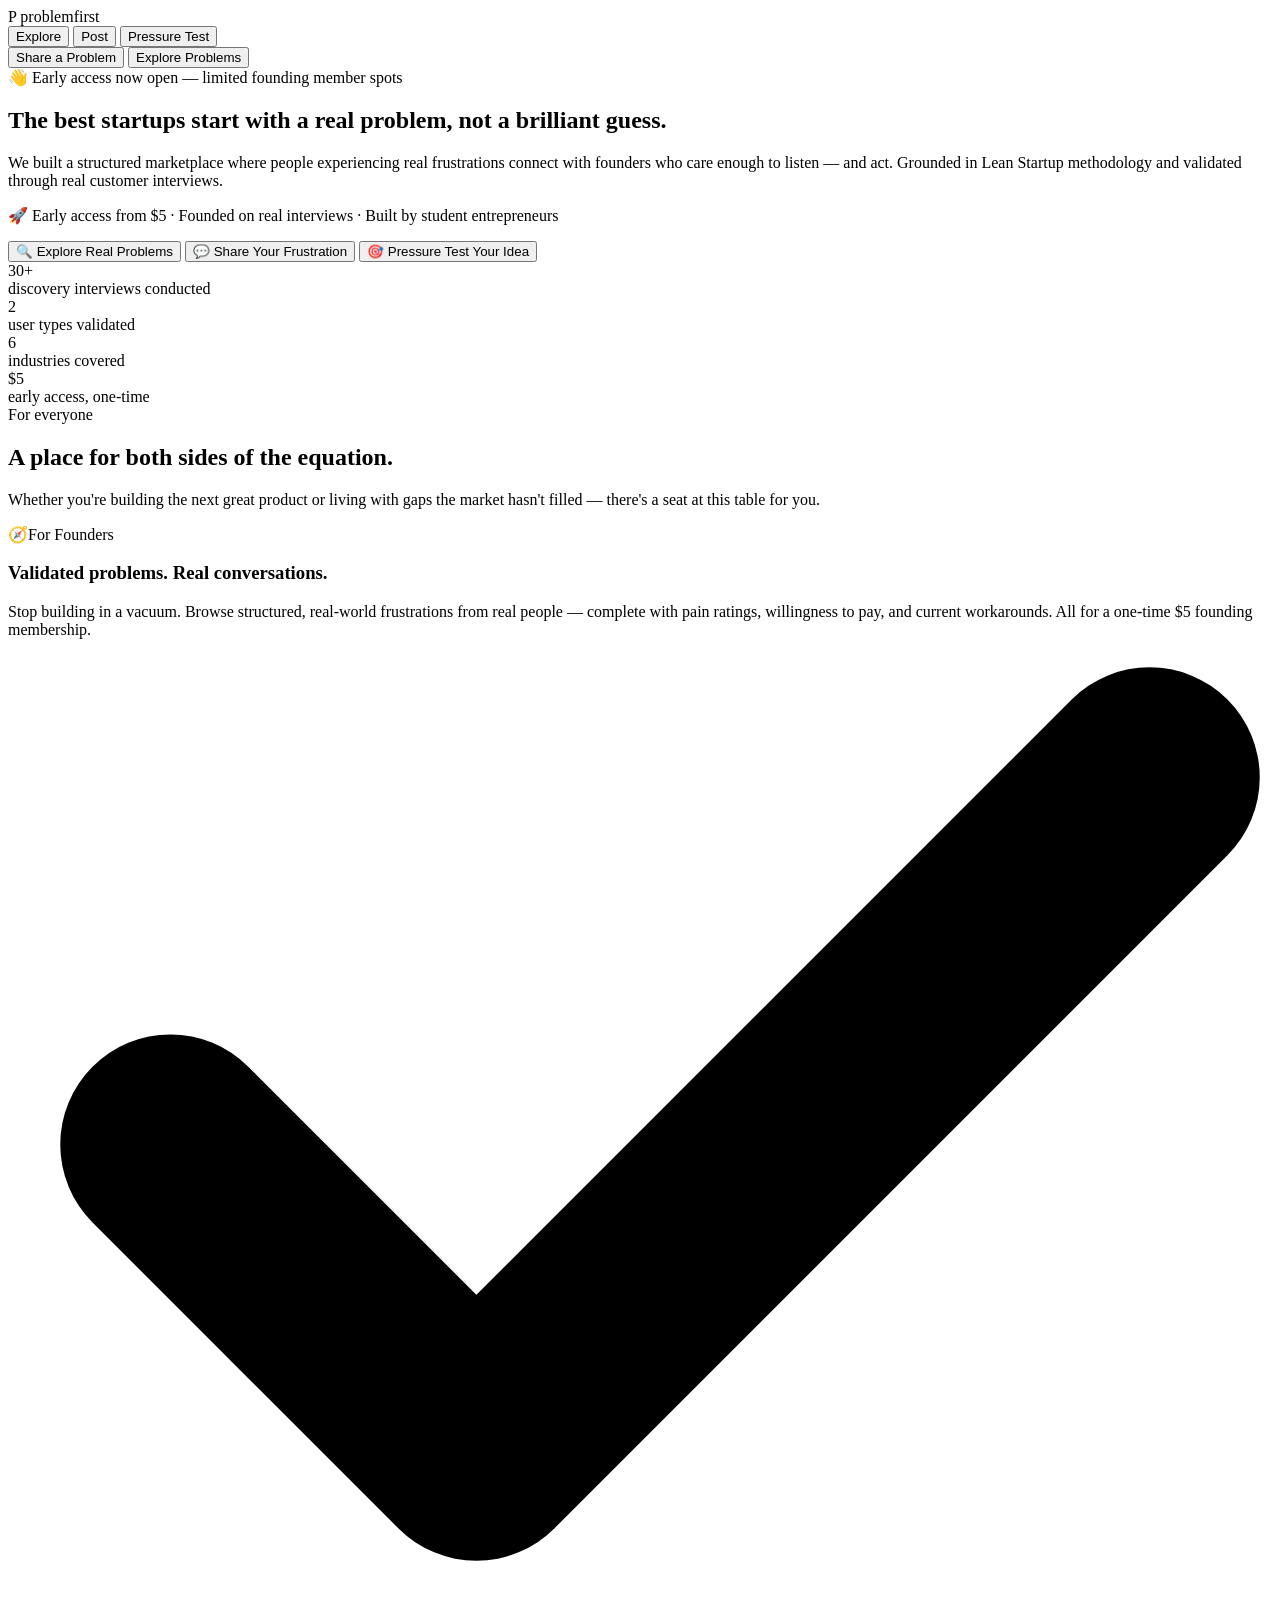
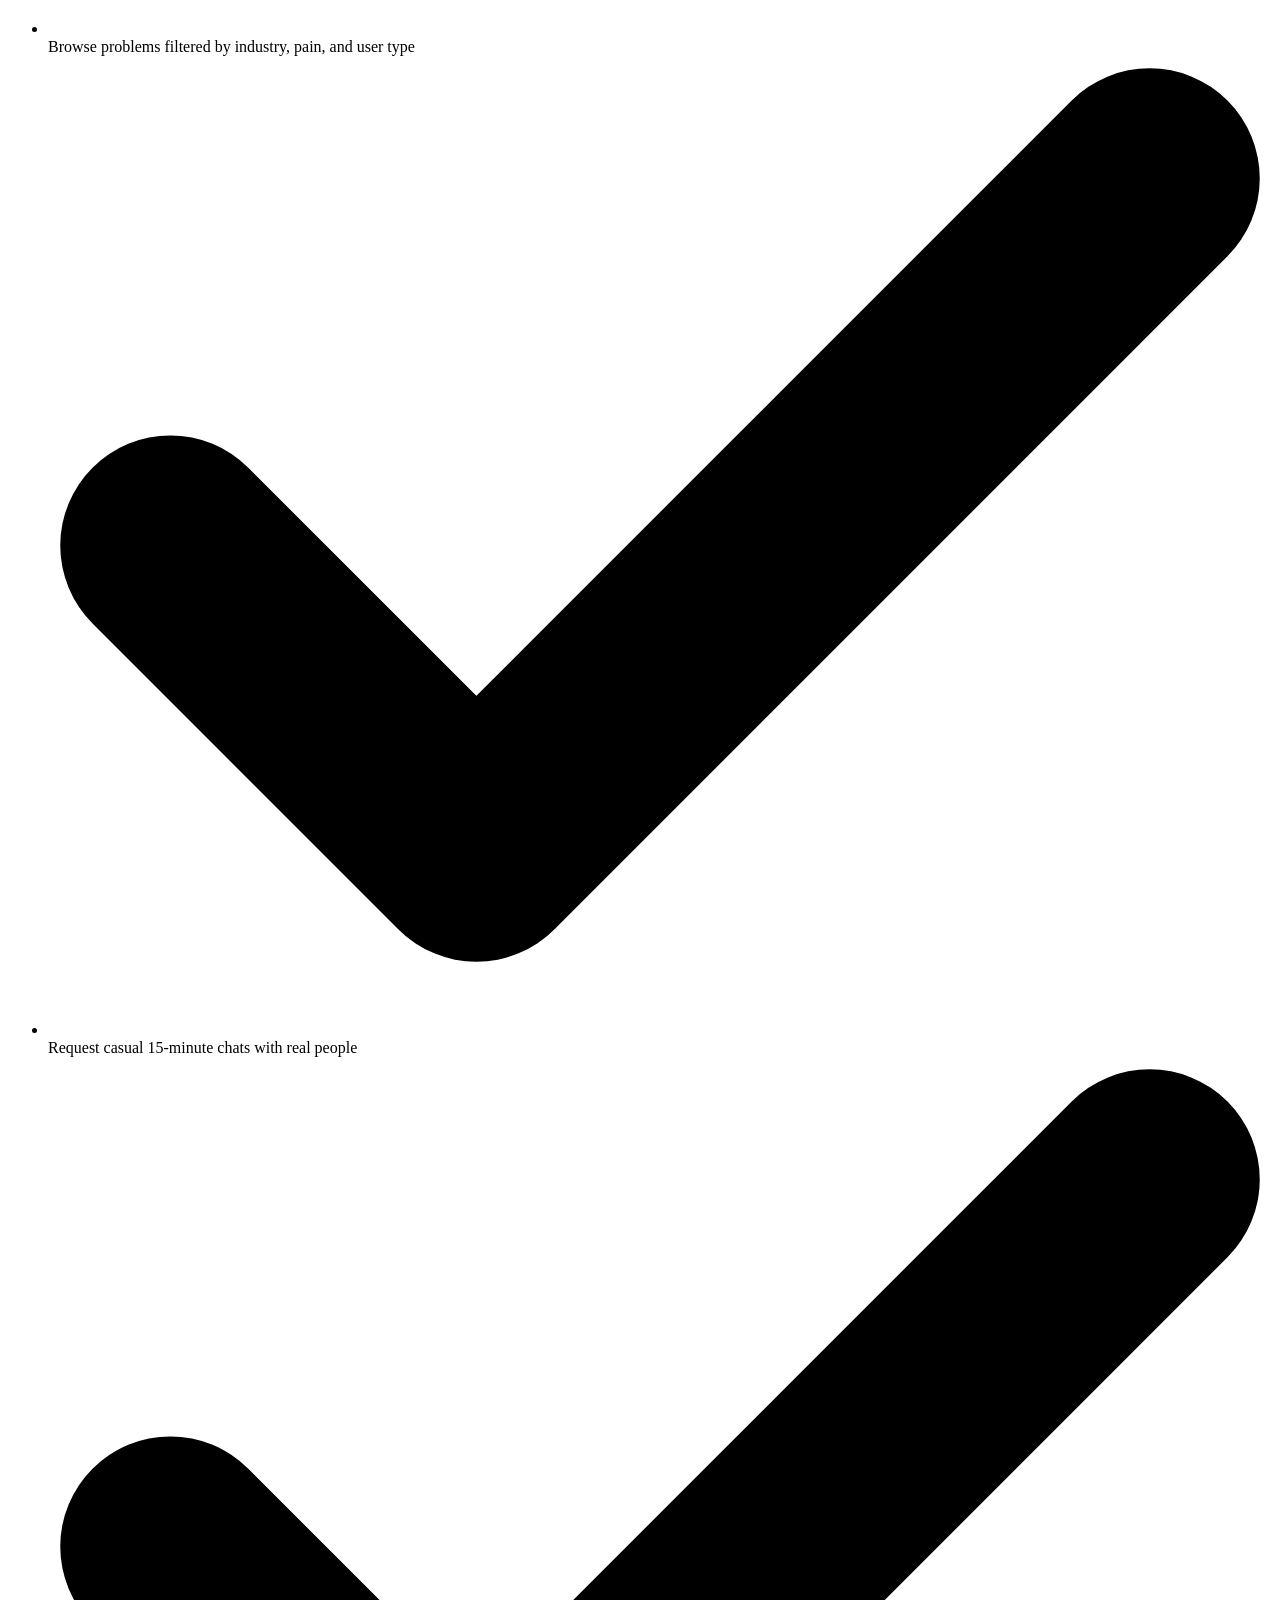
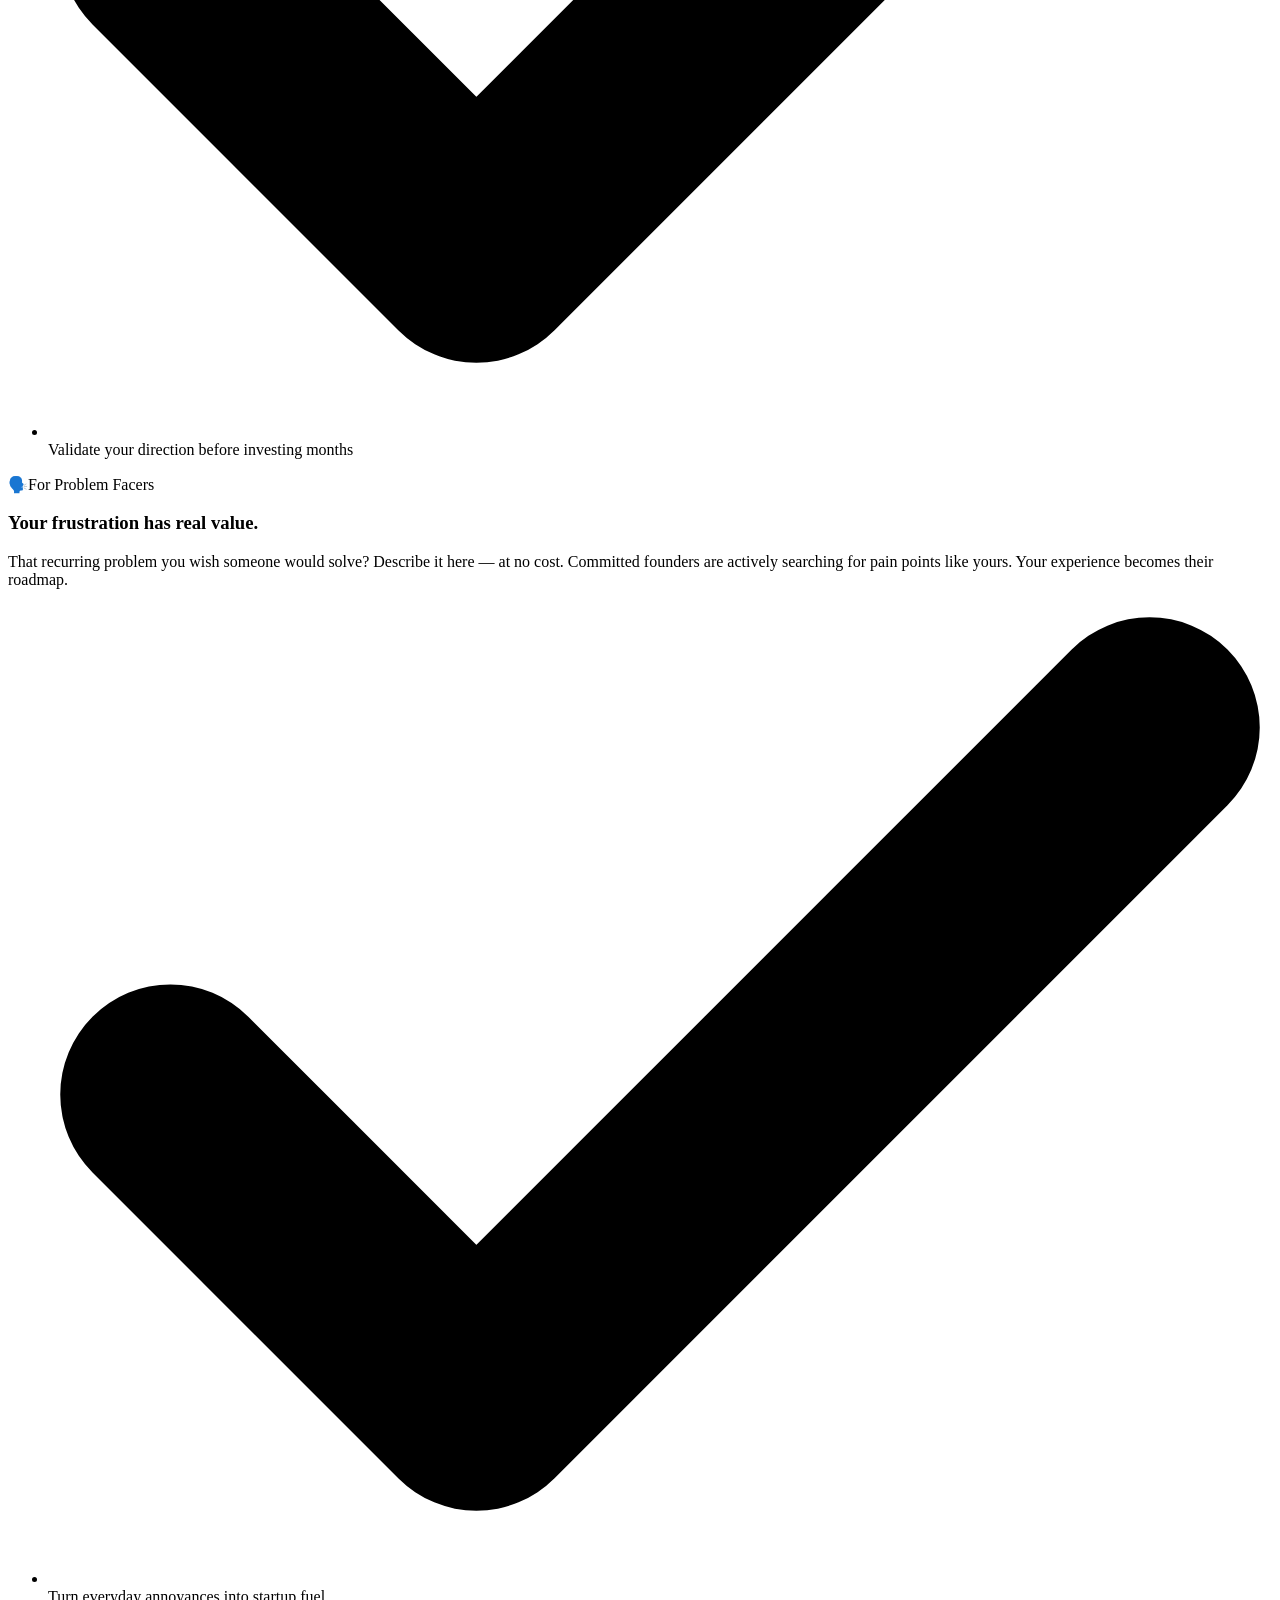
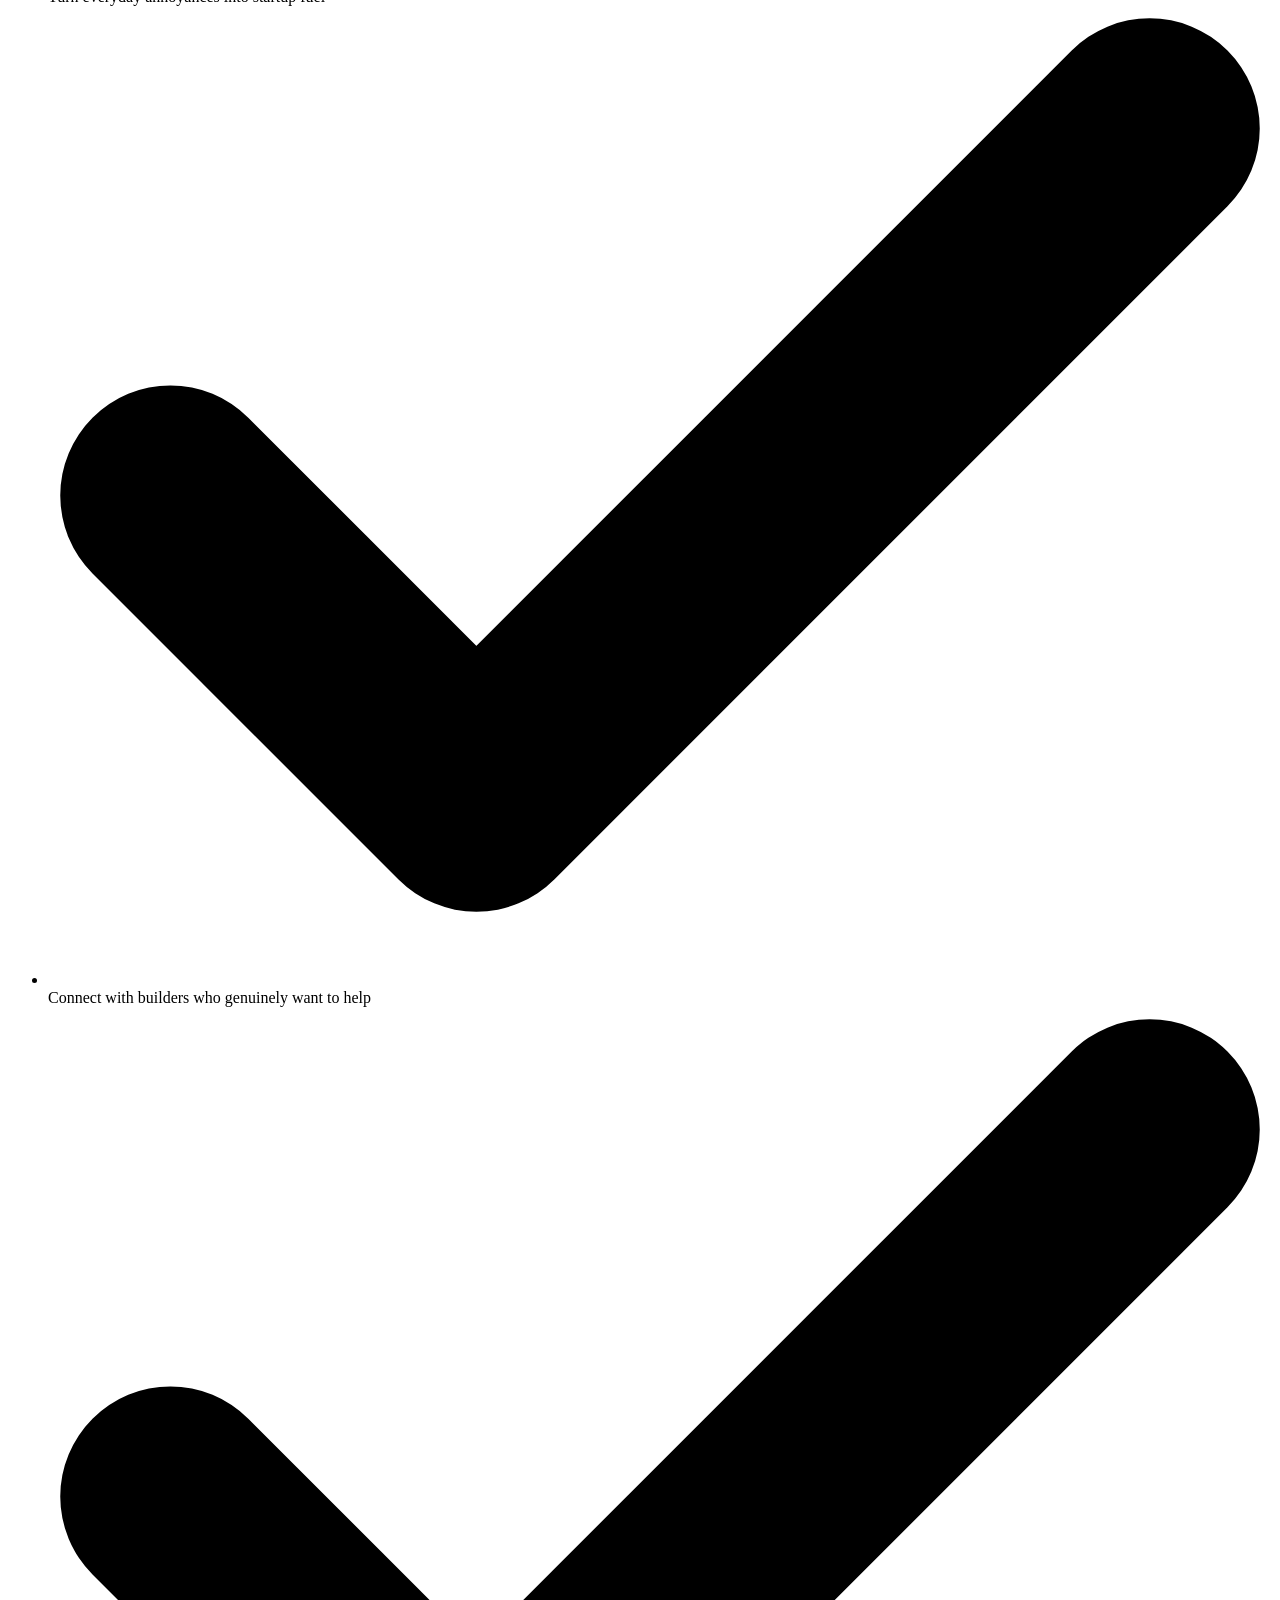
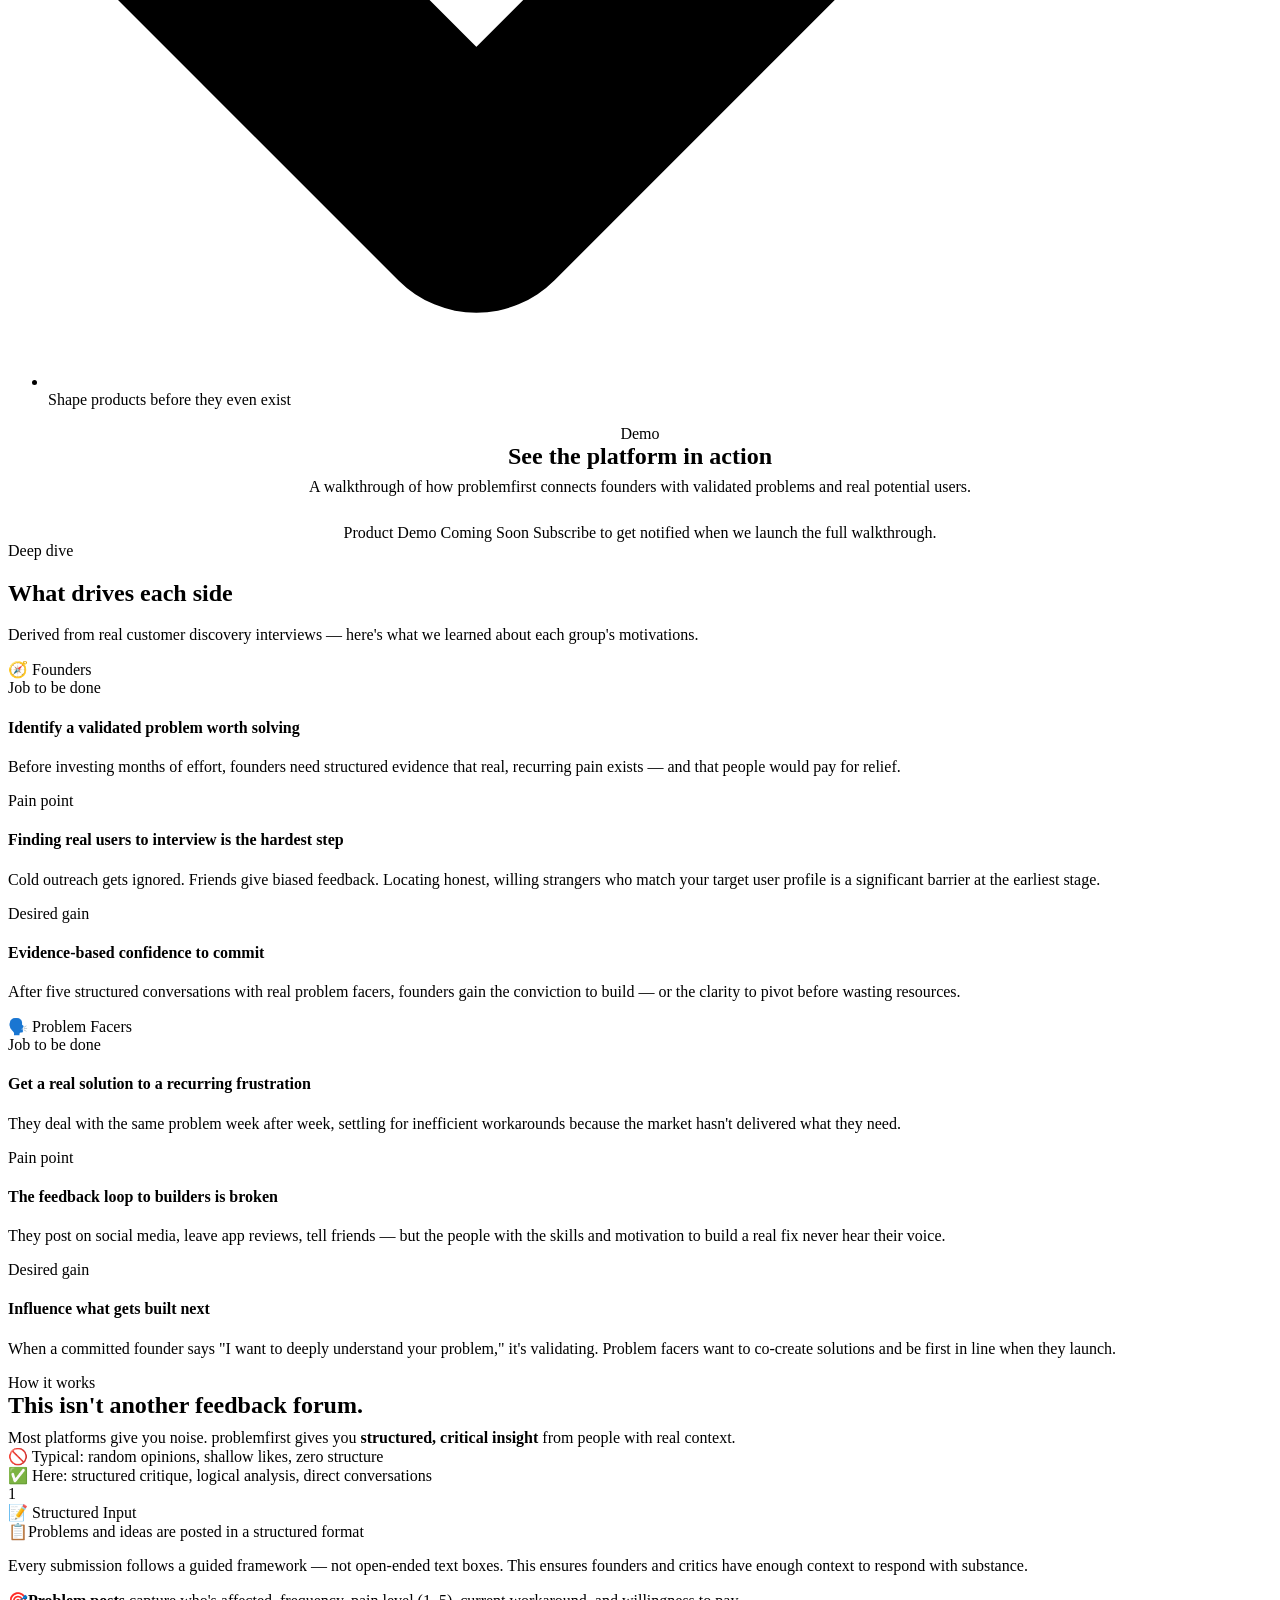
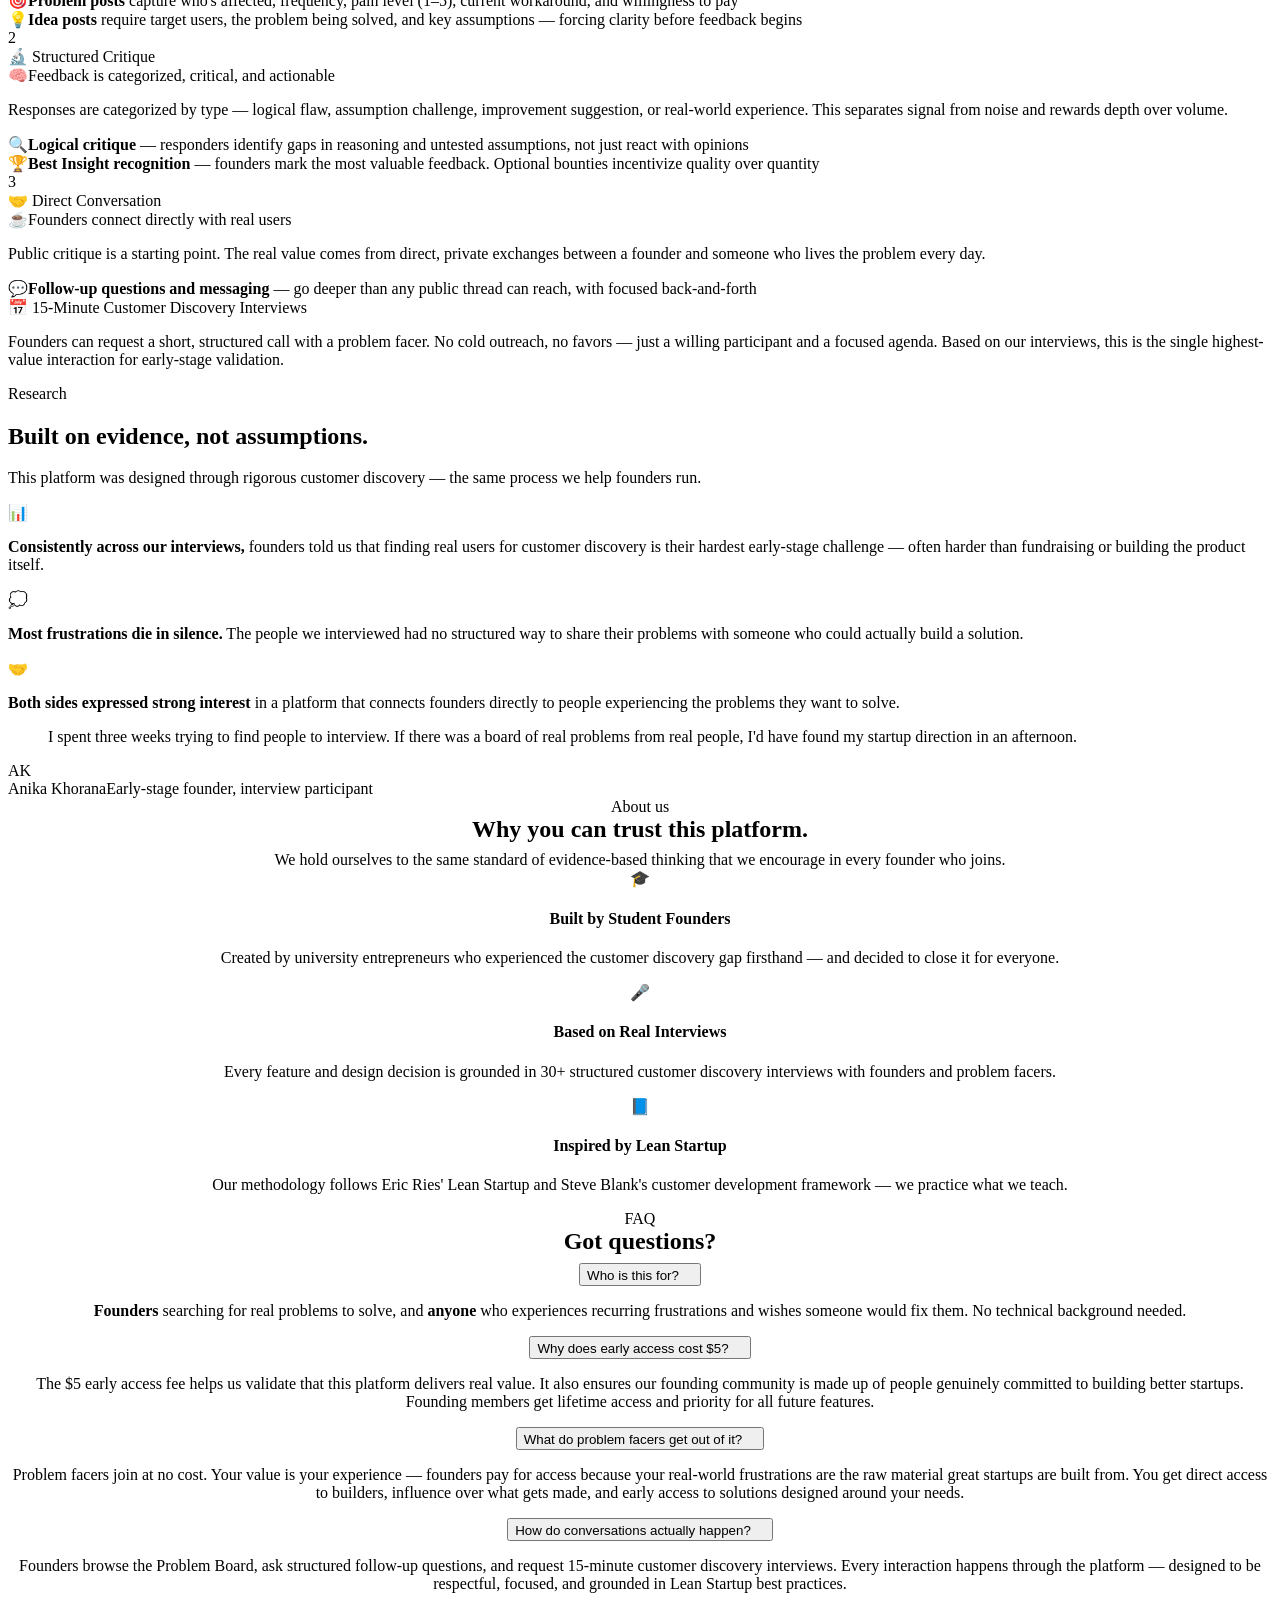
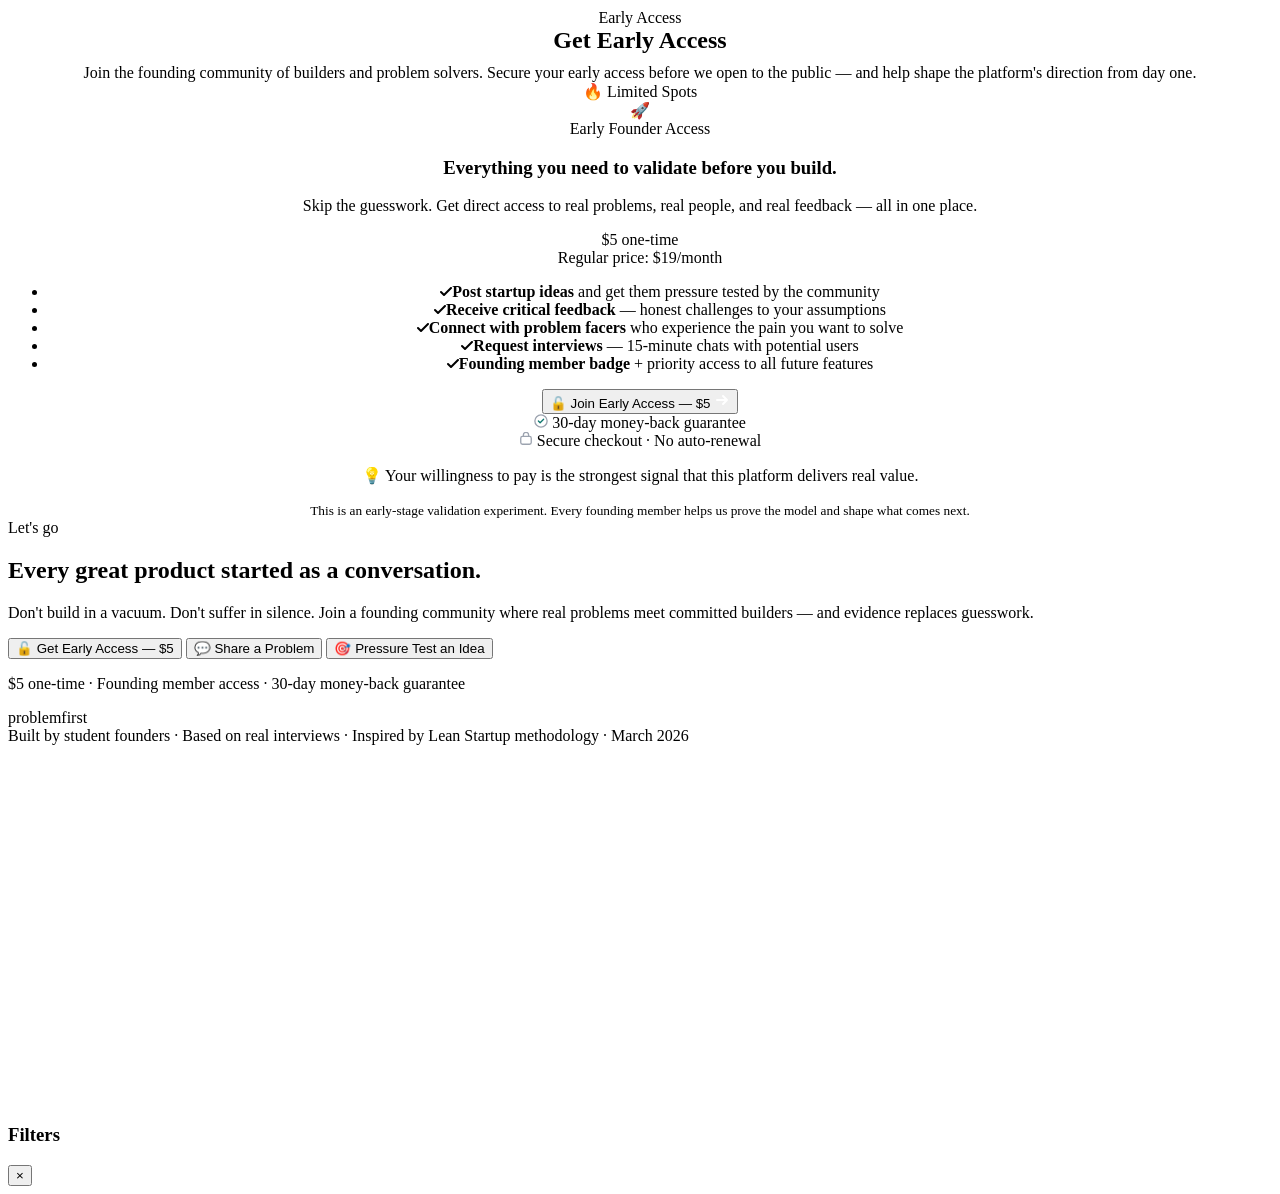
==== index.html @ 55e71d7f "Add files via upload" ====
<!DOCTYPE html>
<html lang="en">
<head>
  <meta charset="UTF-8">
  <meta name="viewport" content="width=device-width, initial-scale=1.0">
  <title>problemfirst — Start with a real problem, not just an idea.</title>

  <!-- SEO Meta -->
  <meta name="description" content="A marketplace connecting founders with people who experience real problems. Discover pain points, validate demand, and talk to future users before building.">
  <meta name="keywords" content="startup, customer discovery, problem validation, founders, MVP, lean startup">
  <meta name="author" content="problemfirst">

  <!-- Open Graph -->
  <meta property="og:title" content="problemfirst — Start with a real problem, not just an idea.">
  <meta property="og:description" content="Connect founders with people experiencing real problems. Validate before you build.">
  <meta property="og:type" content="website">
  <meta property="og:url" content="https://yourusername.github.io/problemfirst/">
  <meta property="og:image" content="assets/images/og-image.svg">

  <!-- Twitter Card -->
  <meta name="twitter:card" content="summary_large_image">
  <meta name="twitter:title" content="problemfirst — Start with a real problem, not just an idea.">
  <meta name="twitter:description" content="Connect founders with people experiencing real problems.">

  <!-- Favicon -->
  <link rel="icon" type="image/svg+xml" href="assets/images/favicon.svg">

  <!-- Fonts -->
  <link rel="preconnect" href="https://fonts.googleapis.com">
  <link rel="preconnect" href="https://fonts.gstatic.com" crossorigin>
  <link href="https://fonts.googleapis.com/css2?family=Fraunces:ital,opsz,wght@0,9..144,400;0,9..144,500;0,9..144,600;0,9..144,700;0,9..144,800;0,9..144,900;1,9..144,400;1,9..144,700&family=DM+Sans:wght@400;500;600;700;800&display=swap" rel="stylesheet">

  <!-- Stylesheet -->
  <link rel="stylesheet" href="assets/css/style.css">
</head>
<body>

<!-- NAV -->
<nav class="topnav">
  <div class="topnav-inner">
    <div class="logo" onclick="go('landing')">
      <span class="logo-mark">P</span>
      <span class="logo-text">problem<span>first</span></span>
    </div>
    <div class="nav-links">
      <button class="nav-link" data-nav="board" onclick="go('board')">Explore</button>
      <button class="nav-link" data-nav="post" onclick="go('post')">Post</button>
      <button class="nav-link" data-nav="pressuretest" onclick="go('pressuretest')">Pressure Test</button>
    </div>
    <div class="nav-cta">
      <button class="btn btn-ghost btn-sm" onclick="go('post')">Share a Problem</button>
      <button class="btn btn-teal btn-sm" onclick="go('board')">Explore Problems</button>
    </div>
  </div>
</nav>


<!-- ═══ PAGE 1: LANDING ═══ -->
<div id="page-landing" class="page active">

  <section class="hero">
    <div class="hero-bg"><div class="hero-blob b1"></div><div class="hero-blob b2"></div><div class="hero-blob b3"></div></div>
    <div class="container">
      <div class="hero-eyebrow reveal"><span class="hero-wave">👋</span> Early access now open — limited founding member spots</div>
      <h1 class="hero-h1 reveal reveal-d1">
        The best startups start with a <span class="highlight">real problem</span>, not a <span class="highlight-coral">brilliant guess.</span>
      </h1>
      <p class="hero-sub reveal reveal-d2">We built a structured marketplace where people experiencing real frustrations connect with founders who care enough to listen — and act. Grounded in Lean Startup methodology and validated through real customer interviews.</p>
      <p class="hero-micro reveal reveal-d2">🚀 Early access from $5 · Founded on real interviews · Built by student entrepreneurs</p>
      <div class="hero-ctas reveal reveal-d3">
        <button class="btn btn-teal btn-lg" onclick="go('board')">🔍 Explore Real Problems</button>
        <button class="btn btn-coral btn-lg" onclick="go('post')">💬 Share Your Frustration</button>
        <button class="btn btn-ghost btn-lg" onclick="go('pressuretest')">🎯 Pressure Test Your Idea</button>
      </div>
      <div class="hero-stats reveal reveal-d4">
        <div><div class="stat-n">30+</div><div class="stat-l">discovery interviews conducted</div></div>
        <div><div class="stat-n">2</div><div class="stat-l">user types validated</div></div>
        <div><div class="stat-n">6</div><div class="stat-l">industries covered</div></div>
        <div><div class="stat-n">$5</div><div class="stat-l">early access, one-time</div></div>
      </div>
    </div>
  </section>

  <section class="vp-section">
    <div class="container">
      <div class="reveal"><span class="section-label"><span class="dot"></span> For everyone</span><h2 class="section-heading">A place for both sides of the equation.</h2><p class="section-sub">Whether you're building the next great product or living with gaps the market hasn't filled — there's a seat at this table for you.</p></div>
      <div class="vp-grid">
        <div class="card vp-card founder reveal reveal-d1">
          <span class="vp-emoji">🧭</span><span class="vp-role">For Founders</span>
          <h3>Validated problems. Real conversations.</h3>
          <p>Stop building in a vacuum. Browse structured, real-world frustrations from real people — complete with pain ratings, willingness to pay, and current workarounds. All for a one-time $5 founding membership.</p>
          <ul class="vp-list">
            <li><span class="vp-chk"><svg class="chk-svg" viewBox="0 0 10 8" fill="none"><path d="M1 4l2.5 2.5L9 1" stroke="currentColor" stroke-width="1.8" stroke-linecap="round" stroke-linejoin="round"/></svg></span>Browse problems filtered by industry, pain, and user type</li>
            <li><span class="vp-chk"><svg class="chk-svg" viewBox="0 0 10 8" fill="none"><path d="M1 4l2.5 2.5L9 1" stroke="currentColor" stroke-width="1.8" stroke-linecap="round" stroke-linejoin="round"/></svg></span>Request casual 15-minute chats with real people</li>
            <li><span class="vp-chk"><svg class="chk-svg" viewBox="0 0 10 8" fill="none"><path d="M1 4l2.5 2.5L9 1" stroke="currentColor" stroke-width="1.8" stroke-linecap="round" stroke-linejoin="round"/></svg></span>Validate your direction before investing months</li>
          </ul>
        </div>
        <div class="card vp-card facer reveal reveal-d2">
          <span class="vp-emoji">🗣️</span><span class="vp-role">For Problem Facers</span>
          <h3>Your frustration has real value.</h3>
          <p>That recurring problem you wish someone would solve? Describe it here — at no cost. Committed founders are actively searching for pain points like yours. Your experience becomes their roadmap.</p>
          <ul class="vp-list">
            <li><span class="vp-chk"><svg class="chk-svg" viewBox="0 0 10 8" fill="none"><path d="M1 4l2.5 2.5L9 1" stroke="currentColor" stroke-width="1.8" stroke-linecap="round" stroke-linejoin="round"/></svg></span>Turn everyday annoyances into startup fuel</li>
            <li><span class="vp-chk"><svg class="chk-svg" viewBox="0 0 10 8" fill="none"><path d="M1 4l2.5 2.5L9 1" stroke="currentColor" stroke-width="1.8" stroke-linecap="round" stroke-linejoin="round"/></svg></span>Connect with builders who genuinely want to help</li>
            <li><span class="vp-chk"><svg class="chk-svg" viewBox="0 0 10 8" fill="none"><path d="M1 4l2.5 2.5L9 1" stroke="currentColor" stroke-width="1.8" stroke-linecap="round" stroke-linejoin="round"/></svg></span>Shape products before they even exist</li>
          </ul>
        </div>
      </div>
    </div>
  </section>

  <section class="vid-section">
    <div class="container" style="text-align:center">
      <div class="reveal"><span class="section-label" style="justify-content:center"><span class="dot"></span> Demo</span><h2 class="section-heading" style="margin:0 auto 8px">See the platform in action</h2><p class="section-sub" style="margin:0 auto">A walkthrough of how problemfirst connects founders with validated problems and real potential users.</p></div>
      <div class="vid-box reveal reveal-d1">
        <div class="vid-play"><svg width="24" height="24" viewBox="0 0 24 24" fill="none"><path d="M8 5v14l11-7L8 5z" fill="#fff"/></svg></div>
        <span class="vid-label">Product Demo Coming Soon</span>
        <span class="vid-hint">Subscribe to get notified when we launch the full walkthrough.</span>
      </div>
    </div>
  </section>

  <section class="jpb-section">
    <div class="container">
      <div class="reveal"><span class="section-label"><span class="dot"></span> Deep dive</span><h2 class="section-heading">What drives each side</h2><p class="section-sub">Derived from real customer discovery interviews — here's what we learned about each group's motivations.</p></div>
      <div class="jpb-grid">
        <div class="jpb-col reveal reveal-d1">
          <div class="jpb-col-title">🧭 Founders</div>
          <div class="jpb-card"><span class="jpb-type job">Job to be done</span><h4>Identify a validated problem worth solving</h4><p>Before investing months of effort, founders need structured evidence that real, recurring pain exists — and that people would pay for relief.</p></div>
          <div class="jpb-card"><span class="jpb-type pain-t">Pain point</span><h4>Finding real users to interview is the hardest step</h4><p>Cold outreach gets ignored. Friends give biased feedback. Locating honest, willing strangers who match your target user profile is a significant barrier at the earliest stage.</p></div>
          <div class="jpb-card"><span class="jpb-type gain">Desired gain</span><h4>Evidence-based confidence to commit</h4><p>After five structured conversations with real problem facers, founders gain the conviction to build — or the clarity to pivot before wasting resources.</p></div>
        </div>
        <div class="jpb-col reveal reveal-d2">
          <div class="jpb-col-title">🗣️ Problem Facers</div>
          <div class="jpb-card"><span class="jpb-type job">Job to be done</span><h4>Get a real solution to a recurring frustration</h4><p>They deal with the same problem week after week, settling for inefficient workarounds because the market hasn't delivered what they need.</p></div>
          <div class="jpb-card"><span class="jpb-type pain-t">Pain point</span><h4>The feedback loop to builders is broken</h4><p>They post on social media, leave app reviews, tell friends — but the people with the skills and motivation to build a real fix never hear their voice.</p></div>
          <div class="jpb-card"><span class="jpb-type gain">Desired gain</span><h4>Influence what gets built next</h4><p>When a committed founder says "I want to deeply understand your problem," it's validating. Problem facers want to co-create solutions and be first in line when they launch.</p></div>
        </div>
      </div>
    </div>
  </section>

  <section class="how-section" id="how">
    <div class="container">
      <div class="how-intro reveal">
        <span class="section-label" style="justify-content:center"><span class="dot"></span> How it works</span>
        <h2 class="section-heading" style="margin:0 auto 10px">This isn't another feedback forum.</h2>
        <p class="section-sub" style="margin:0 auto">Most platforms give you noise. problemfirst gives you <strong>structured, critical insight</strong> from people with real context.</p>
      </div>

      <div class="how-contrast reveal reveal-d1">
        <div class="how-contrast-card how-contrast-bad"><span class="how-contrast-icon">🚫</span> Typical: random opinions, shallow likes, zero structure</div>
        <div class="how-contrast-card how-contrast-good"><span class="how-contrast-icon">✅</span> Here: structured critique, logical analysis, direct conversations</div>
      </div>

      <div class="how-steps">
        <!-- Step 1 -->
        <div class="how-step reveal reveal-d1">
          <div class="how-step-left"><div class="how-step-num">1</div><div class="how-step-connector"></div></div>
          <div class="how-step-card">
            <span class="how-step-badge how-badge-teal">📝 Structured Input</span>
            <div class="how-step-top"><span class="how-step-emoji">📋</span><span class="how-step-title">Problems and ideas are posted in a structured format</span></div>
            <p class="how-step-desc">Every submission follows a guided framework — not open-ended text boxes. This ensures founders and critics have enough context to respond with substance.</p>
            <div class="how-step-details">
              <div class="how-detail"><span class="how-detail-icon how-detail-teal">🎯</span><span><strong>Problem posts</strong> capture who's affected, frequency, pain level (1–5), current workaround, and willingness to pay</span></div>
              <div class="how-detail"><span class="how-detail-icon how-detail-coral">💡</span><span><strong>Idea posts</strong> require target users, the problem being solved, and key assumptions — forcing clarity before feedback begins</span></div>
            </div>
          </div>
        </div>

        <!-- Step 2 -->
        <div class="how-step reveal reveal-d2">
          <div class="how-step-left"><div class="how-step-num">2</div><div class="how-step-connector"></div></div>
          <div class="how-step-card">
            <span class="how-step-badge how-badge-coral">🔬 Structured Critique</span>
            <div class="how-step-top"><span class="how-step-emoji">🧠</span><span class="how-step-title">Feedback is categorized, critical, and actionable</span></div>
            <p class="how-step-desc">Responses are categorized by type — logical flaw, assumption challenge, improvement suggestion, or real-world experience. This separates signal from noise and rewards depth over volume.</p>
            <div class="how-step-details">
              <div class="how-detail"><span class="how-detail-icon how-detail-coral">🔍</span><span><strong>Logical critique</strong> — responders identify gaps in reasoning and untested assumptions, not just react with opinions</span></div>
              <div class="how-detail"><span class="how-detail-icon how-detail-teal">🏆</span><span><strong>Best Insight recognition</strong> — founders mark the most valuable feedback. Optional bounties incentivize quality over quantity</span></div>
            </div>
          </div>
        </div>

        <!-- Step 3 -->
        <div class="how-step reveal reveal-d3">
          <div class="how-step-left"><div class="how-step-num">3</div><div class="how-step-connector"></div></div>
          <div class="how-step-card">
            <span class="how-step-badge how-badge-purple">🤝 Direct Conversation</span>
            <div class="how-step-top"><span class="how-step-emoji">☕</span><span class="how-step-title">Founders connect directly with real users</span></div>
            <p class="how-step-desc">Public critique is a starting point. The real value comes from direct, private exchanges between a founder and someone who lives the problem every day.</p>
            <div class="how-step-details">
              <div class="how-detail"><span class="how-detail-icon how-detail-teal">💬</span><span><strong>Follow-up questions and messaging</strong> — go deeper than any public thread can reach, with focused back-and-forth</span></div>
            </div>

            <div class="how-interview-hl">
              <div class="how-interview-title">📅 15-Minute Customer Discovery Interviews</div>
              <p class="how-interview-desc">Founders can request a short, structured call with a problem facer. No cold outreach, no favors — just a willing participant and a focused agenda. Based on our interviews, this is the single highest-value interaction for early-stage validation.</p>
            </div>

          </div>
        </div>
      </div>
    </div>
  </section>

  <section class="val-section">
    <div class="container">
      <div class="reveal"><span class="section-label"><span class="dot"></span> Research</span><h2 class="section-heading">Built on evidence, not assumptions.</h2><p class="section-sub">This platform was designed through rigorous customer discovery — the same process we help founders run.</p></div>
      <div class="val-content">
        <div class="val-insights reveal reveal-d1">
          <div class="insight"><div class="insight-ico">📊</div><p><strong>Consistently across our interviews,</strong> founders told us that finding real users for customer discovery is their hardest early-stage challenge — often harder than fundraising or building the product itself.</p></div>
          <div class="insight"><div class="insight-ico">💭</div><p><strong>Most frustrations die in silence.</strong> The people we interviewed had no structured way to share their problems with someone who could actually build a solution.</p></div>
          <div class="insight"><div class="insight-ico">🤝</div><p><strong>Both sides expressed strong interest</strong> in a platform that connects founders directly to people experiencing the problems they want to solve.</p></div>
        </div>
        <div class="val-quote reveal reveal-d2">
          <blockquote>I spent three weeks trying to find people to interview. If there was a board of real problems from real people, I'd have found my startup direction in an afternoon.</blockquote>
          <div class="val-author"><div class="val-avatar">AK</div><div><span class="val-name">Anika Khorana</span><span class="val-role-t">Early-stage founder, interview participant</span></div></div>
        </div>
      </div>
    </div>
  </section>

  <section class="cred-section">
    <div class="container" style="text-align:center">
      <div class="reveal"><span class="section-label" style="justify-content:center"><span class="dot"></span> About us</span><h2 class="section-heading" style="margin:0 auto 8px">Why you can trust this platform.</h2><p class="section-sub" style="margin:0 auto">We hold ourselves to the same standard of evidence-based thinking that we encourage in every founder who joins.</p></div>
      <div class="cred-grid">
        <div class="card cred-card reveal reveal-d1"><div class="cred-ico">🎓</div><h4>Built by Student Founders</h4><p>Created by university entrepreneurs who experienced the customer discovery gap firsthand — and decided to close it for everyone.</p></div>
        <div class="card cred-card reveal reveal-d2"><div class="cred-ico">🎤</div><h4>Based on Real Interviews</h4><p>Every feature and design decision is grounded in 30+ structured customer discovery interviews with founders and problem facers.</p></div>
        <div class="card cred-card reveal reveal-d3"><div class="cred-ico">📘</div><h4>Inspired by Lean Startup</h4><p>Our methodology follows Eric Ries' Lean Startup and Steve Blank's customer development framework — we practice what we teach.</p></div>
      </div>
    </div>
  </section>

  <section class="faq-section" id="faq">
    <div class="container" style="text-align:center">
      <div class="reveal"><span class="section-label" style="justify-content:center"><span class="dot"></span> FAQ</span><h2 class="section-heading" style="margin:0 auto 8px">Got questions?</h2></div>
      <div class="faq-grid">
        <div class="faq-item reveal"><button class="faq-q" onclick="this.parentElement.classList.toggle('open')">Who is this for?<span class="faq-toggle"><svg width="14" height="14" viewBox="0 0 14 14" fill="none"><path d="M7 3v8M3 7h8" stroke="var(--teal)" stroke-width="2" stroke-linecap="round"/></svg></span></button><div class="faq-a"><p><strong>Founders</strong> searching for real problems to solve, and <strong>anyone</strong> who experiences recurring frustrations and wishes someone would fix them. No technical background needed.</p></div></div>
        <div class="faq-item reveal reveal-d1"><button class="faq-q" onclick="this.parentElement.classList.toggle('open')">Why does early access cost $5?<span class="faq-toggle"><svg width="14" height="14" viewBox="0 0 14 14" fill="none"><path d="M7 3v8M3 7h8" stroke="var(--teal)" stroke-width="2" stroke-linecap="round"/></svg></span></button><div class="faq-a"><p>The $5 early access fee helps us validate that this platform delivers real value. It also ensures our founding community is made up of people genuinely committed to building better startups. Founding members get lifetime access and priority for all future features.</p></div></div>
        <div class="faq-item reveal reveal-d2"><button class="faq-q" onclick="this.parentElement.classList.toggle('open')">What do problem facers get out of it?<span class="faq-toggle"><svg width="14" height="14" viewBox="0 0 14 14" fill="none"><path d="M7 3v8M3 7h8" stroke="var(--teal)" stroke-width="2" stroke-linecap="round"/></svg></span></button><div class="faq-a"><p>Problem facers join at no cost. Your value is your experience — founders pay for access because your real-world frustrations are the raw material great startups are built from. You get direct access to builders, influence over what gets made, and early access to solutions designed around your needs.</p></div></div>
        <div class="faq-item reveal reveal-d3"><button class="faq-q" onclick="this.parentElement.classList.toggle('open')">How do conversations actually happen?<span class="faq-toggle"><svg width="14" height="14" viewBox="0 0 14 14" fill="none"><path d="M7 3v8M3 7h8" stroke="var(--teal)" stroke-width="2" stroke-linecap="round"/></svg></span></button><div class="faq-a"><p>Founders browse the Problem Board, ask structured follow-up questions, and request 15-minute customer discovery interviews. Every interaction happens through the platform — designed to be respectful, focused, and grounded in Lean Startup best practices.</p></div></div>
      </div>
    </div>
  </section>

  <!-- EARLY ACCESS PRICING -->
  <section class="pricing-section" id="pricing">
    <div class="container" style="text-align:center">
      <div class="reveal">
        <span class="section-label" style="justify-content:center"><span class="dot"></span> Early Access</span>
        <h2 class="section-heading" style="margin:0 auto 10px">Get Early Access</h2>
        <p class="section-sub" style="margin:0 auto">Join the founding community of builders and problem solvers. Secure your early access before we open to the public — and help shape the platform's direction from day one.</p>
      </div>

      <div class="pricing-wrapper reveal reveal-d1">
        <div class="pricing-card">
          <span class="pricing-popular">🔥 Limited Spots</span>
          <div class="pricing-body">
            <span class="pricing-emoji">🚀</span>
            <div class="pricing-plan">Early Founder Access</div>
            <h3 class="pricing-title">Everything you need to validate before you build.</h3>
            <p class="pricing-desc">Skip the guesswork. Get direct access to real problems, real people, and real feedback — all in one place.</p>

            <div class="pricing-price">
              <span class="pricing-dollar">$5</span>
              <span class="pricing-period">one-time</span>
            </div>
            <div class="pricing-original">Regular price: $19/month</div>

            <ul class="pricing-benefits">
              <li><span class="pricing-check"><svg width="12" height="10" viewBox="0 0 12 10" fill="none"><path d="M1 5l3 3L11 1" stroke="currentColor" stroke-width="2" stroke-linecap="round" stroke-linejoin="round"/></svg></span><span><strong>Post startup ideas</strong> and get them pressure tested by the community</span></li>
              <li><span class="pricing-check"><svg width="12" height="10" viewBox="0 0 12 10" fill="none"><path d="M1 5l3 3L11 1" stroke="currentColor" stroke-width="2" stroke-linecap="round" stroke-linejoin="round"/></svg></span><span><strong>Receive critical feedback</strong> — honest challenges to your assumptions</span></li>
              <li><span class="pricing-check"><svg width="12" height="10" viewBox="0 0 12 10" fill="none"><path d="M1 5l3 3L11 1" stroke="currentColor" stroke-width="2" stroke-linecap="round" stroke-linejoin="round"/></svg></span><span><strong>Connect with problem facers</strong> who experience the pain you want to solve</span></li>
              <li><span class="pricing-check"><svg width="12" height="10" viewBox="0 0 12 10" fill="none"><path d="M1 5l3 3L11 1" stroke="currentColor" stroke-width="2" stroke-linecap="round" stroke-linejoin="round"/></svg></span><span><strong>Request interviews</strong> — 15-minute chats with potential users</span></li>
              <li><span class="pricing-check"><svg width="12" height="10" viewBox="0 0 12 10" fill="none"><path d="M1 5l3 3L11 1" stroke="currentColor" stroke-width="2" stroke-linecap="round" stroke-linejoin="round"/></svg></span><span><strong>Founding member badge</strong> + priority access to all future features</span></li>
            </ul>
          </div>
          <div class="pricing-cta-wrap">
            <button class="pricing-cta" onclick="go('checkout')">🔓 Join Early Access — $5 <svg width="16" height="16" viewBox="0 0 16 16" fill="none"><path d="M3 8h10m-4-4l4 4-4 4" stroke="#fff" stroke-width="2" stroke-linecap="round" stroke-linejoin="round"/></svg></button>
          </div>
        </div>

        <div class="pricing-trust">
          <div class="pricing-trust-item"><svg width="14" height="14" viewBox="0 0 16 16" fill="none"><circle cx="8" cy="8" r="7" stroke="#9CA3AF" stroke-width="1.5"/><path d="M5 8l2 2 4-4" stroke="#0F766E" stroke-width="1.5" stroke-linecap="round" stroke-linejoin="round"/></svg> 30-day money-back guarantee</div>
          <div class="pricing-trust-item"><svg width="14" height="14" viewBox="0 0 16 16" fill="none"><rect x="2" y="5" width="12" height="9" rx="2" stroke="#9CA3AF" stroke-width="1.5"/><path d="M5 5V3.5a3 3 0 016 0V5" stroke="#9CA3AF" stroke-width="1.5" stroke-linecap="round"/></svg> Secure checkout · No auto-renewal</div>
        </div>

        <div class="pricing-note">
          <p>💡 Your willingness to pay is the strongest signal that this platform delivers real value.</p>
          <small>This is an early-stage validation experiment. Every founding member helps us prove the model and shape what comes next.</small>
        </div>
      </div>
    </div>
  </section>

  <section class="final-cta" id="cta">
    <div class="blobs"><div class="fb1"></div><div class="fb2"></div></div>
    <div class="container">
      <div class="reveal"><span class="section-label" style="justify-content:center"><span class="dot"></span> Let's go</span></div>
      <h2 class="final-h2 reveal reveal-d1">Every great product started as a <span class="highlight-coral">conversation.</span></h2>
      <p class="final-sub reveal reveal-d2">Don't build in a vacuum. Don't suffer in silence. Join a founding community where real problems meet committed builders — and evidence replaces guesswork.</p>
      <div class="final-ctas reveal reveal-d3">
        <button class="btn btn-teal btn-lg" onclick="go('checkout')">🔓 Get Early Access — $5</button>
        <button class="btn btn-coral btn-lg" onclick="go('post')">💬 Share a Problem</button>
        <button class="btn btn-ghost btn-lg" onclick="go('pressuretest')">🎯 Pressure Test an Idea</button>
      </div>
      <p class="final-fn reveal reveal-d4">$5 one-time · Founding member access · 30-day money-back guarantee</p>
    </div>
  </section>

  <footer class="footer"><div class="container"><div class="footer-logo">problem<span>first</span></div><div class="footer-text">Built by student founders · Based on real interviews · Inspired by Lean Startup methodology · March 2026</div></div></footer>
</div>


<!-- ═══ PAGE 2: BOARD ═══ -->
<div id="page-board" class="page">
  <div class="container" style="padding-top:72px"><div class="toolbar" id="toolbar"></div><div class="board-layout"><aside class="sidebar" id="sidebar"></aside><main class="board-main" id="board-main"></main></div></div>
</div>

<!-- ═══ PAGE 3: DETAIL ═══ -->
<div id="page-detail" class="page">
  <div class="detail-container" style="padding-top:72px" id="detail-content"></div>
</div>

<!-- ═══ PAGE 4: POST ═══ -->
<div id="page-post" class="page">
  <div class="post-container" style="padding-top:72px" id="post-content"></div>
</div>

<!-- ═══ PAGE 5: PRESSURE TEST ═══ -->
<div id="page-pressuretest" class="page">
  <div class="pt-container" style="padding-top:72px" id="pt-content"></div>
</div>

<!-- ═══ PAGE 6: CHECKOUT ═══ -->
<div id="page-checkout" class="page">
  <div class="checkout-container" style="padding-top:72px" id="checkout-content"></div>
</div>

<!-- Drawer -->
<div id="drawer-overlay" class="drawer-overlay hide" onclick="closeDrawer()">
  <div class="drawer" onclick="event.stopPropagation()">
    <div class="drawer-head"><h3>Filters</h3><button class="drawer-close" onclick="closeDrawer()">×</button></div>
    <div id="drawer-filters"></div>
  </div>
</div>



  <!-- Database Collection -->
  <script src="assets/js/db.js"></script>

  <!-- Application Logic -->
  <script src="assets/js/script.js"></script>
</body>
</html>
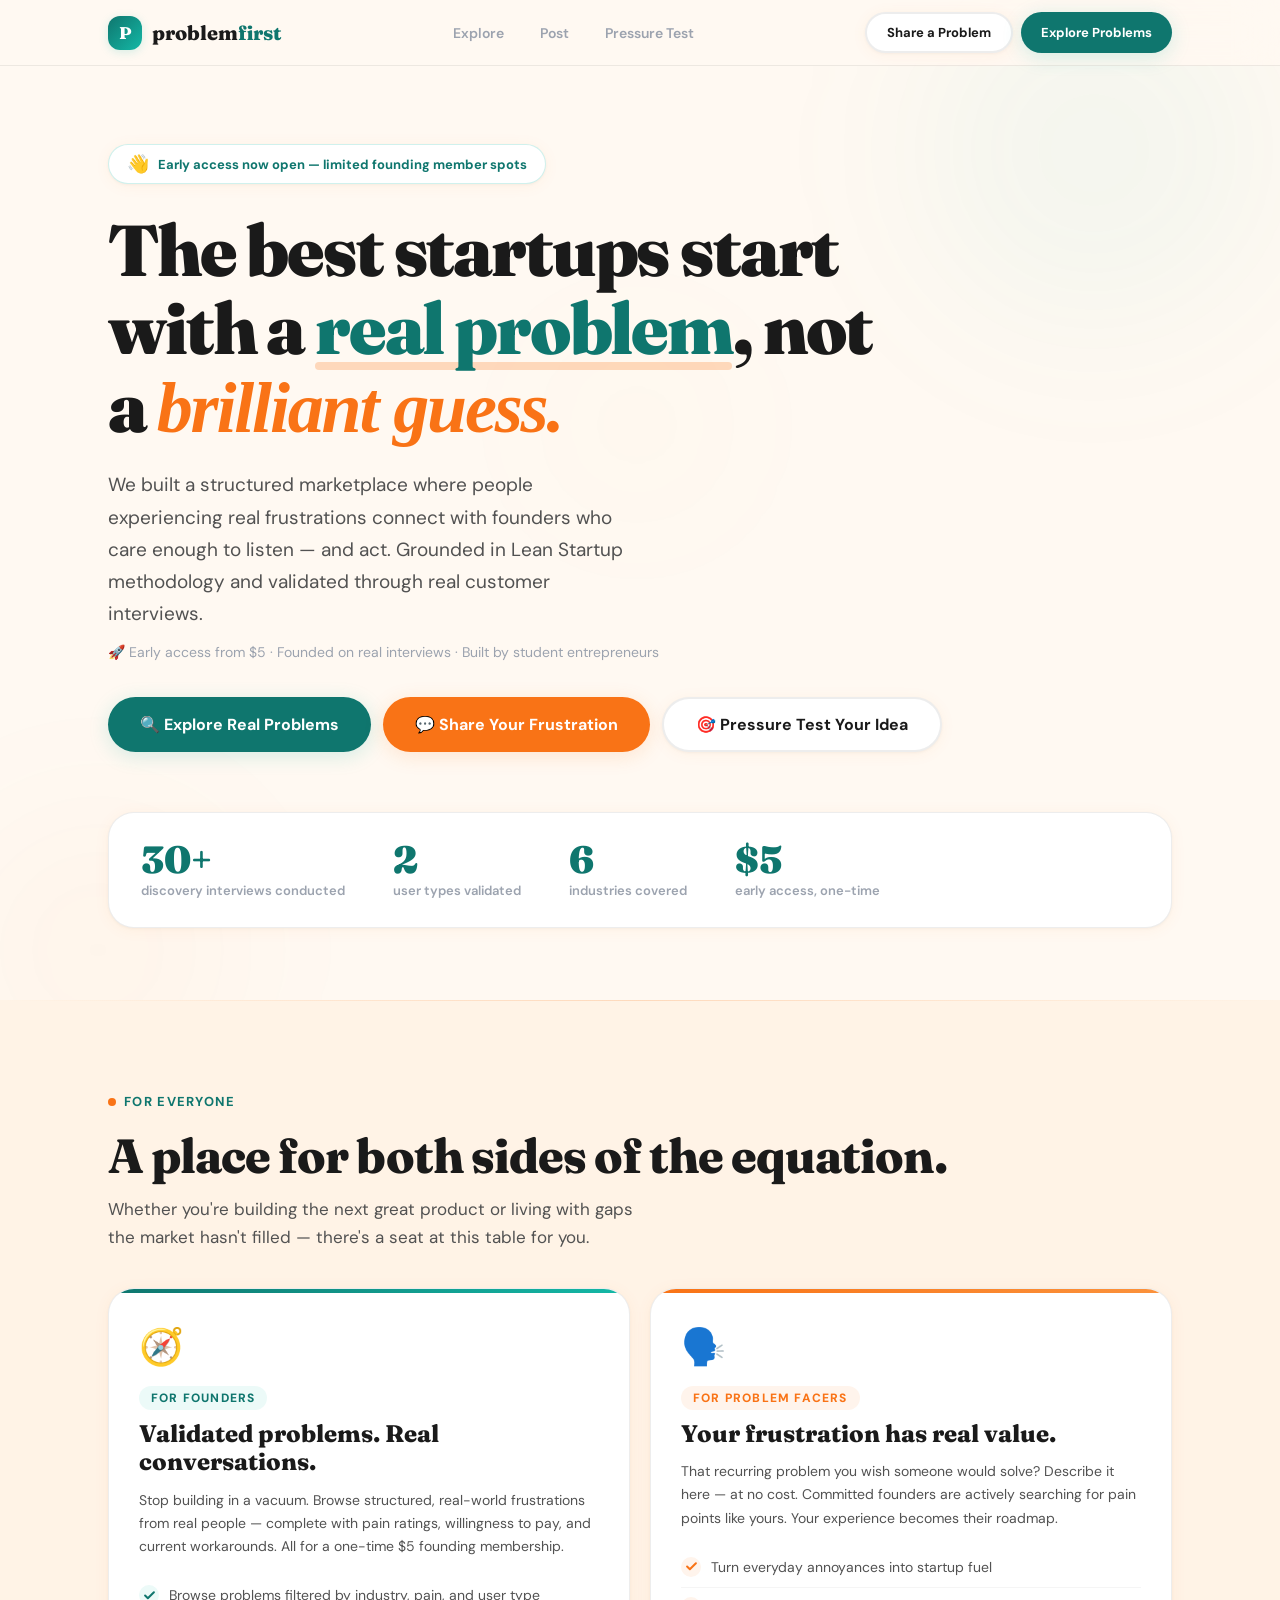
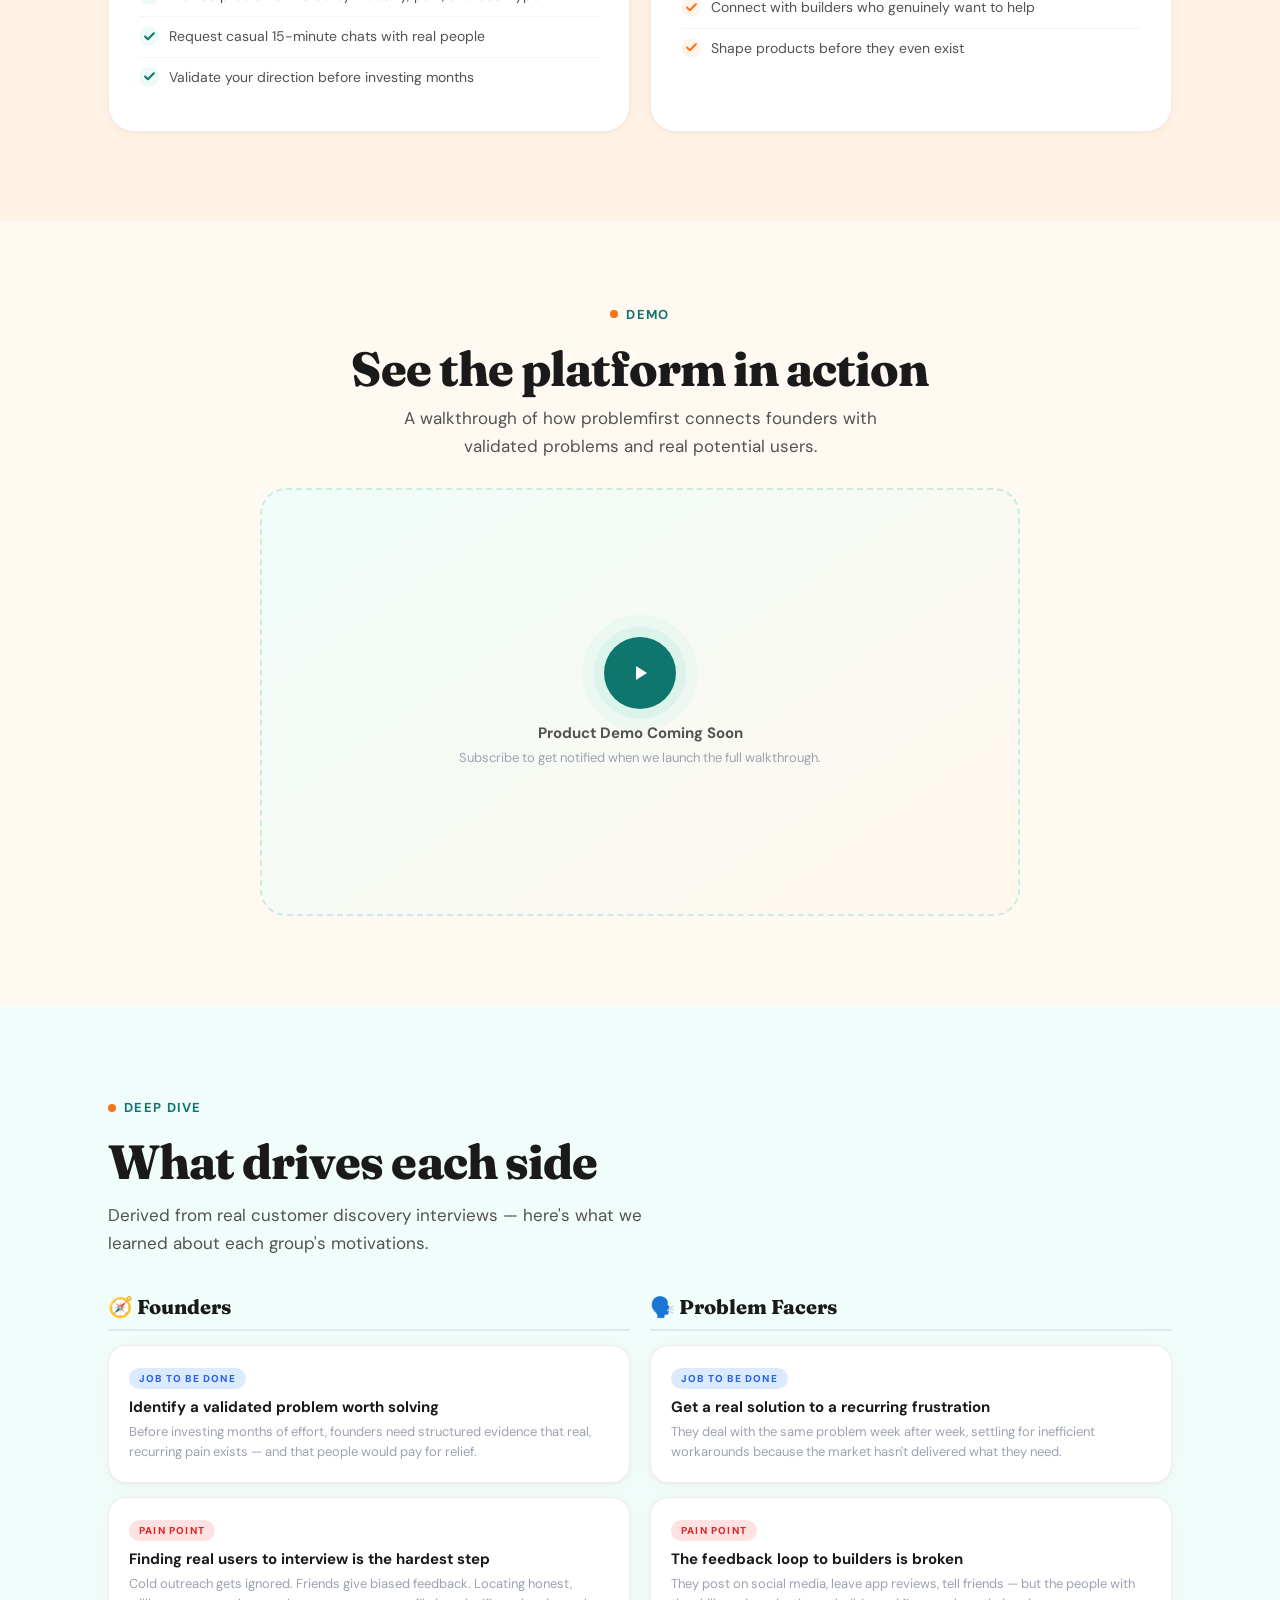
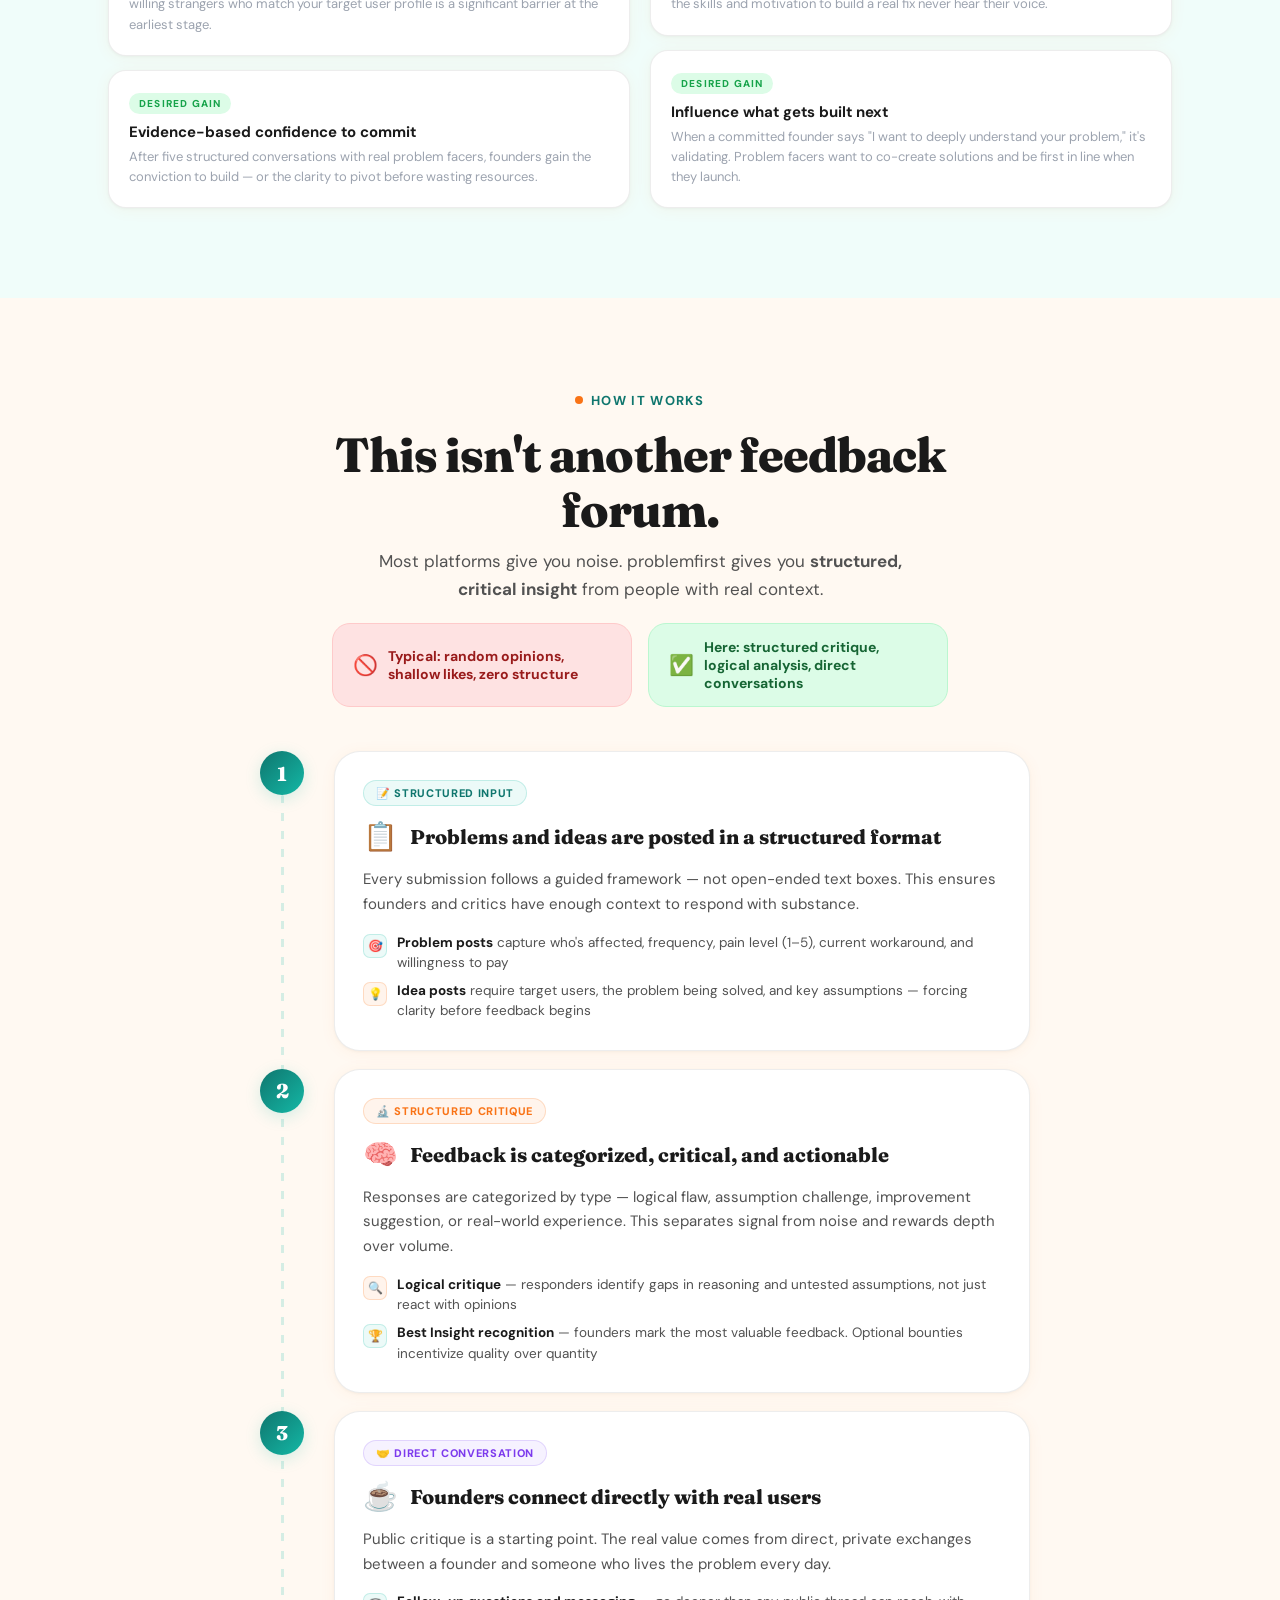
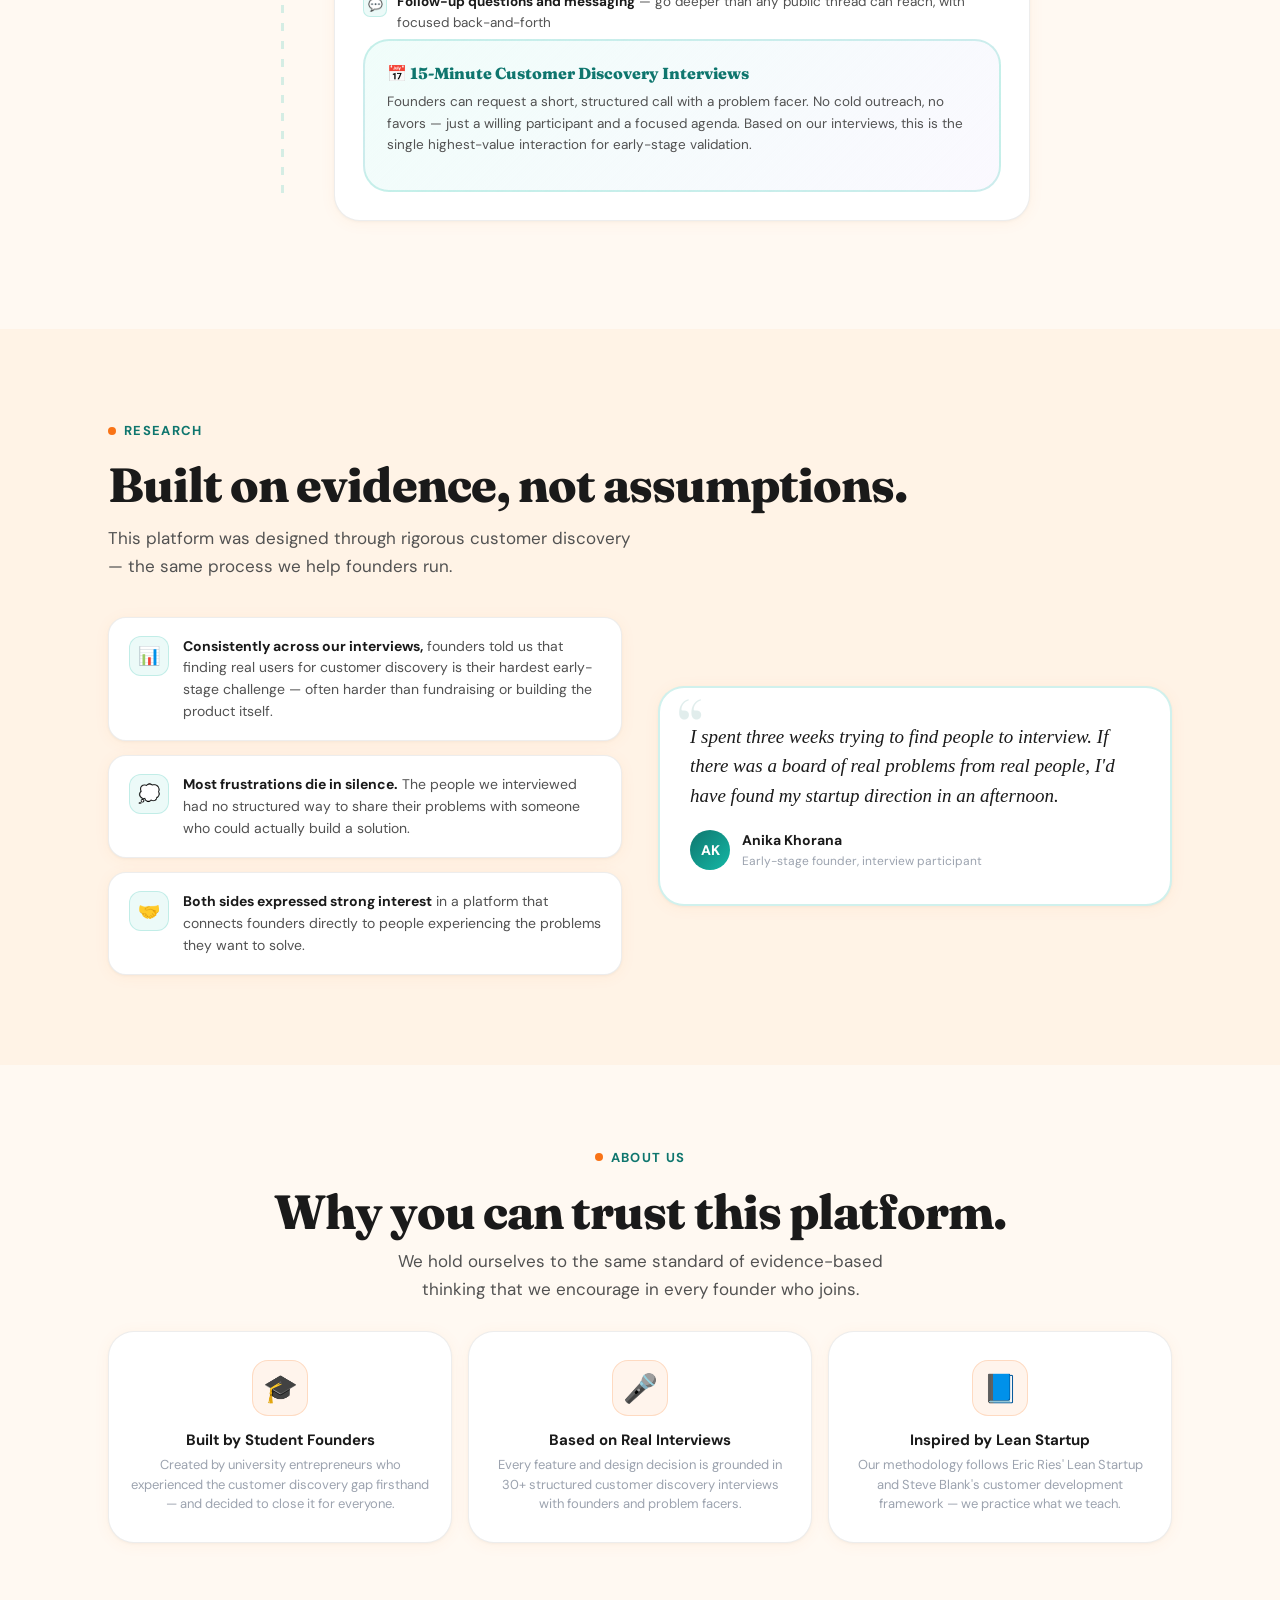
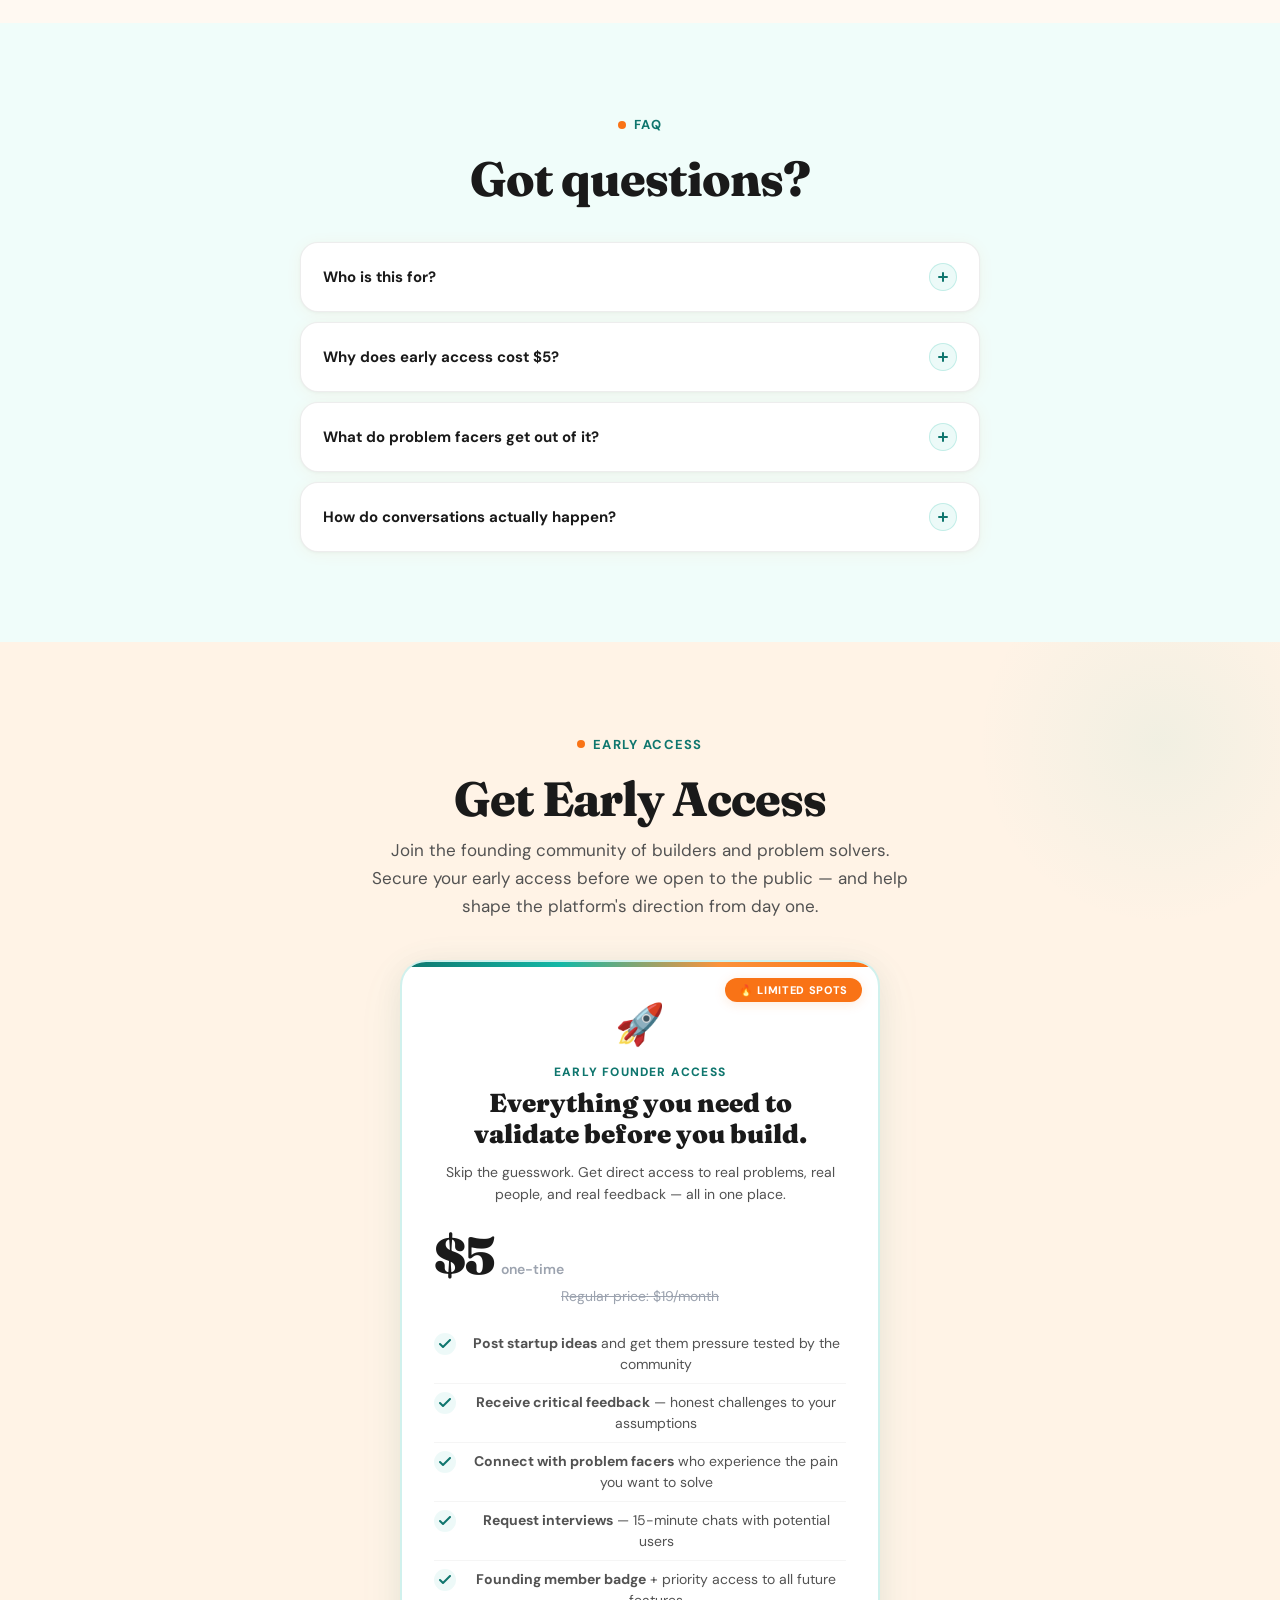
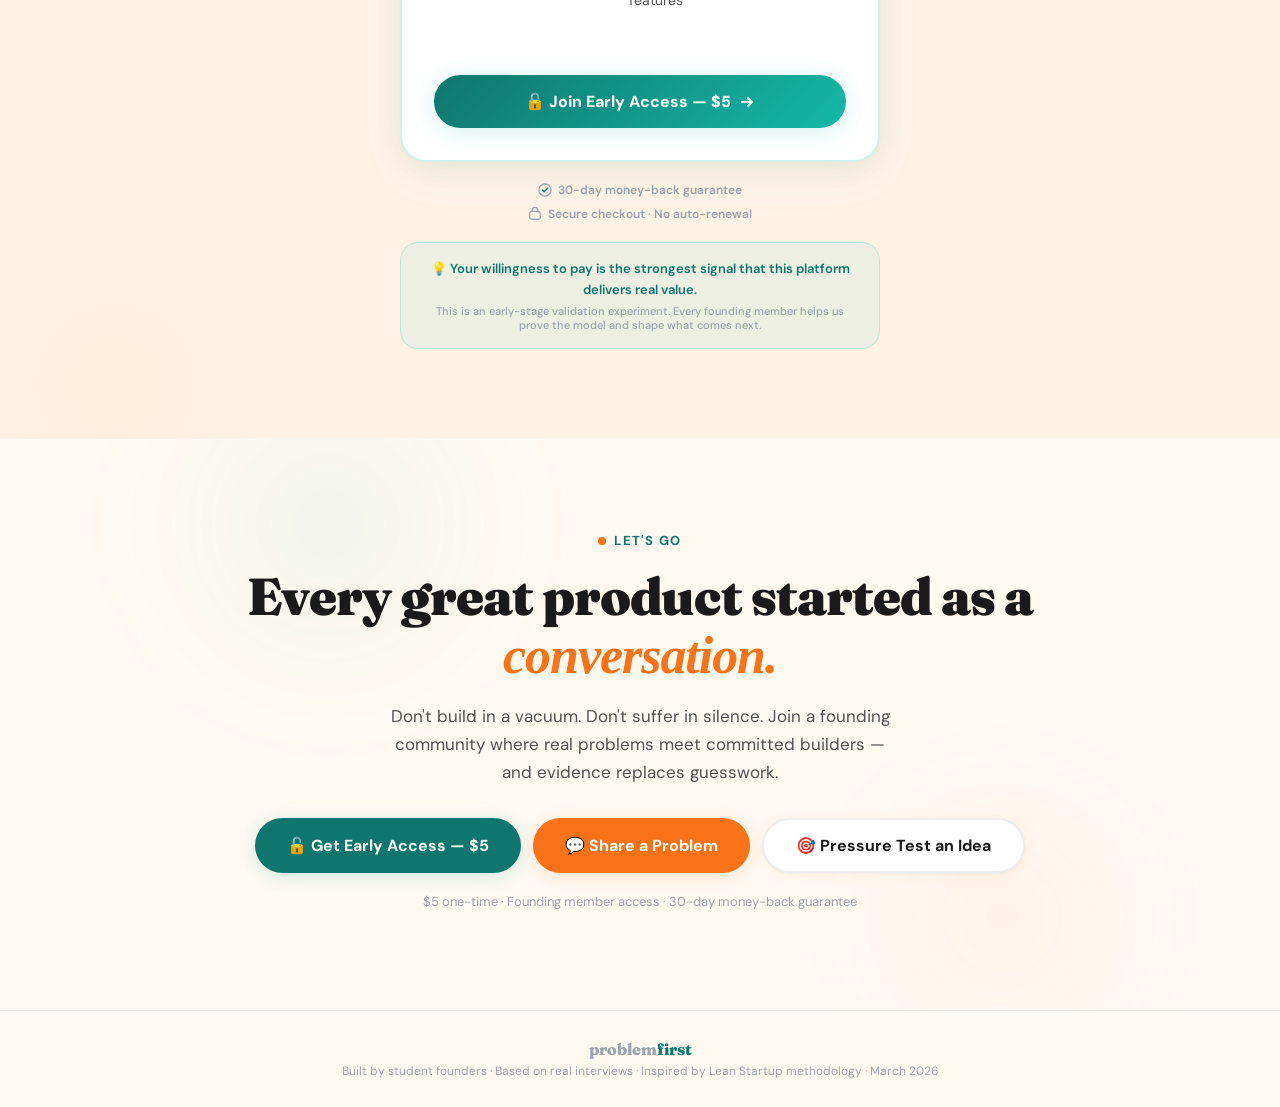
==== commit 2edf7691: "Integrate Google Analytics tracking code Added Google Analytics tracking script to the HTML." ====
--- a/index.html
+++ b/index.html
@@ -1,6 +1,16 @@
 <!DOCTYPE html>
 <html lang="en">
 <head>
+  <!-- Google tag (gtag.js) -->
+<script async src="https://www.googletagmanager.com/gtag/js?id=G-DMVNR7SZPJ"></script>
+<script>
+  window.dataLayer = window.dataLayer || [];
+  function gtag(){dataLayer.push(arguments);}
+  gtag('js', new Date());
+
+  gtag('config', 'G-DMVNR7SZPJ');
+</script>
+  
   <meta charset="UTF-8">
   <meta name="viewport" content="width=device-width, initial-scale=1.0">
   <title>problemfirst — Start with a real problem, not just an idea.</title>
--- a/assets/css/style.css
+++ b/assets/css/style.css
@@ -0,0 +1,551 @@
+:root {
+  --fn-d: 'Fraunces', Georgia, serif;
+  --fn-b: 'DM Sans', sans-serif;
+
+  /* Warm cream canvas */
+  --bg: #FFF9F2;
+  --bg-warm: #FFF3E6;
+  --bg-card: #FFFFFF;
+  --bg-tinted: #F0FDFA;
+  --bg-coral-tint: #FFF7ED;
+
+  /* Primary: deep teal — trust, openness, calm energy */
+  --teal: #0F766E;
+  --teal-light: #14B8A6;
+  --teal-bg: rgba(20,184,166,0.08);
+  --teal-glow: rgba(20,184,166,0.18);
+  --teal-border: rgba(20,184,166,0.2);
+
+  /* Secondary: warm coral — energy, friendliness, warmth */
+  --coral: #F97316;
+  --coral-light: #FB923C;
+  --coral-bg: rgba(249,115,22,0.08);
+  --coral-glow: rgba(249,115,22,0.15);
+  --coral-border: rgba(249,115,22,0.2);
+
+  /* Text on light */
+  --t1: #1A1A1A;
+  --t2: #525252;
+  --t3: #9CA3AF;
+  --t-on-teal: #FFFFFF;
+
+  --brd: rgba(0,0,0,0.07);
+  --brd2: rgba(0,0,0,0.04);
+  --shadow-warm: 0 2px 16px rgba(249,115,22,0.06), 0 1px 3px rgba(0,0,0,0.04);
+  --shadow-lift: 0 12px 40px rgba(249,115,22,0.08), 0 4px 12px rgba(0,0,0,0.04);
+  --r: 18px;
+  --r-sm: 12px;
+  --r-lg: 26px;
+  --r-pill: 100px;
+}
+
+*,*::before,*::after{box-sizing:border-box;margin:0;padding:0}
+html{scroll-behavior:smooth}
+body{font-family:var(--fn-b);background:var(--bg);color:var(--t1);-webkit-font-smoothing:antialiased;overflow-x:hidden}
+a{text-decoration:none;color:inherit}
+button{cursor:pointer;border:none;font-family:var(--fn-b);background:none}
+input,textarea,select{font-family:var(--fn-b)}
+.page{display:none}.page.active{display:block}.hide{display:none!important}
+
+.container{max-width:1120px;margin:0 auto;padding:0 28px}
+.section-label{display:inline-flex;align-items:center;gap:8px;font-size:13px;font-weight:700;letter-spacing:.1em;text-transform:uppercase;color:var(--teal);margin-bottom:18px}
+.section-label .dot{width:8px;height:8px;border-radius:50%;background:var(--coral)}
+.section-heading{font-family:var(--fn-d);font-size:clamp(30px,4.5vw,48px);line-height:1.15;letter-spacing:-.02em;color:var(--t1);margin-bottom:12px;font-weight:800}
+.section-sub{font-size:clamp(15px,1.8vw,17px);color:var(--t2);line-height:1.65;max-width:540px}
+
+/* Reveal */
+.reveal{opacity:0;transform:translateY(28px);transition:opacity .7s cubic-bezier(.16,1,.3,1),transform .7s cubic-bezier(.16,1,.3,1)}
+.reveal.visible{opacity:1;transform:translateY(0)}
+.reveal-d1{transition-delay:.1s}.reveal-d2{transition-delay:.2s}.reveal-d3{transition-delay:.3s}.reveal-d4{transition-delay:.4s}
+
+/* ── Buttons ── */
+.btn{display:inline-flex;align-items:center;gap:8px;padding:13px 26px;border-radius:var(--r-pill);font-size:15px;font-weight:700;transition:all .25s}
+.btn-teal{background:var(--teal);color:var(--t-on-teal);box-shadow:0 4px 20px var(--teal-glow)}
+.btn-teal:hover{background:var(--teal-light);transform:translateY(-2px);box-shadow:0 8px 32px var(--teal-glow)}
+.btn-coral{background:var(--coral);color:#fff;box-shadow:0 4px 20px var(--coral-glow)}
+.btn-coral:hover{background:var(--coral-light);transform:translateY(-2px);box-shadow:0 8px 32px var(--coral-glow)}
+.btn-ghost{background:var(--bg-card);color:var(--t1);border:2px solid var(--brd);box-shadow:var(--shadow-warm)}
+.btn-ghost:hover{border-color:var(--teal);color:var(--teal);transform:translateY(-2px)}
+.btn-sm{padding:10px 20px;font-size:13px}
+.btn-lg{padding:15px 32px;font-size:16px}
+.btn-full{width:100%;justify-content:center}
+
+/* ── Nav ── */
+.topnav{position:fixed;top:0;left:0;right:0;z-index:100;background:rgba(255,249,242,.88);backdrop-filter:blur(20px) saturate(1.2);border-bottom:1px solid var(--brd)}
+.topnav-inner{max-width:1120px;margin:0 auto;padding:12px 28px;display:flex;align-items:center;justify-content:space-between}
+.logo{display:flex;align-items:center;gap:10px;cursor:pointer}
+.logo-mark{width:34px;height:34px;border-radius:12px;background:linear-gradient(135deg,var(--teal),var(--teal-light));display:flex;align-items:center;justify-content:center;color:#fff;font-family:var(--fn-d);font-weight:800;font-size:17px;box-shadow:0 2px 10px var(--teal-glow)}
+.logo-text{font-family:var(--fn-d);font-weight:800;font-size:20px;color:var(--t1)}
+.logo-text span{color:var(--teal)}
+.nav-links{display:flex;align-items:center;gap:4px}
+.nav-link{padding:8px 16px;border-radius:var(--r-pill);font-size:14px;font-weight:600;color:var(--t3);transition:all .2s}
+.nav-link:hover,.nav-link.active{color:var(--teal);background:var(--teal-bg)}
+.nav-cta{display:flex;gap:8px}
+
+/* ── Card ── */
+.card{background:var(--bg-card);border:1px solid var(--brd);border-radius:var(--r);box-shadow:var(--shadow-warm);transition:all .3s}
+.card-hover:hover{border-color:var(--teal-border);box-shadow:var(--shadow-lift);transform:translateY(-4px)}
+
+/* ── Pain ── */
+.pain{display:inline-flex;align-items:center;gap:5px;padding:4px 12px;border-radius:var(--r-pill);font-size:12px;font-weight:700;white-space:nowrap}
+.pain::before{content:'';width:6px;height:6px;border-radius:50%;background:currentColor}
+.pain-5{background:#FEE2E2;color:#DC2626}.pain-4{background:#FEF3C7;color:#D97706}
+.pain-3{background:#DBEAFE;color:#2563EB}.pain-low{background:#DCFCE7;color:#16A34A}
+
+.tag{display:inline-flex;align-items:center;gap:4px;padding:4px 10px;border-radius:8px;font-size:11px;font-weight:700;background:rgba(0,0,0,.04);color:var(--t2);white-space:nowrap}
+
+/* ── Upvote ── */
+.upvote{display:flex;flex-direction:column;align-items:center;gap:2px;padding:10px 14px;border-radius:var(--r);border:2px solid var(--brd);min-width:52px;transition:all .2s;background:var(--bg-card)}
+.upvote.voted{border-color:var(--teal);background:var(--teal-bg)}
+.upvote-n{font-size:13px;font-weight:800;color:var(--t3)}
+.upvote.voted .upvote-n{color:var(--teal)}
+
+/* ── Form ── */
+.form-field{margin-bottom:22px}
+.form-label{display:block;font-size:13px;font-weight:700;color:var(--t2);margin-bottom:7px;letter-spacing:.02em}
+.form-input{width:100%;padding:13px 16px;border-radius:var(--r);border:2px solid var(--brd);background:var(--bg);font-size:14px;color:var(--t1);outline:none;transition:border-color .2s,box-shadow .2s}
+.form-input:focus{border-color:var(--teal);box-shadow:0 0 0 4px var(--teal-bg)}
+.form-input::placeholder{color:var(--t3)}
+textarea.form-input{resize:vertical}
+select.form-input{appearance:none;cursor:pointer;background-image:url("data:image/svg+xml,%3Csvg width='12' height='8' viewBox='0 0 12 8' fill='none' xmlns='http://www.w3.org/2000/svg'%3E%3Cpath d='M1 1.5L6 6.5L11 1.5' stroke='%239CA3AF' stroke-width='2' stroke-linecap='round' stroke-linejoin='round'/%3E%3C/svg%3E");background-repeat:no-repeat;background-position:right 14px center;padding-right:36px}
+
+/* ══════════════════════════════════════════════
+   LANDING PAGE
+   ══════════════════════════════════════════════ */
+
+/* Hero */
+.hero{padding:clamp(130px,16vh,190px) 0 clamp(60px,8vh,100px);position:relative;overflow:hidden}
+.hero-bg{position:absolute;inset:0;pointer-events:none;overflow:hidden}
+.hero-blob{position:absolute;border-radius:50%;filter:blur(80px);opacity:.5}
+.hero-blob.b1{width:500px;height:500px;top:-10%;right:-5%;background:radial-gradient(circle,rgba(20,184,166,.15),transparent 70%)}
+.hero-blob.b2{width:400px;height:400px;bottom:-15%;left:-8%;background:radial-gradient(circle,rgba(249,115,22,.1),transparent 70%)}
+.hero-blob.b3{width:250px;height:250px;top:30%;left:40%;background:radial-gradient(circle,rgba(251,191,36,.08),transparent 70%)}
+.hero .container{position:relative;z-index:2}
+.hero-eyebrow{display:inline-flex;align-items:center;gap:9px;padding:7px 18px;border-radius:var(--r-pill);background:var(--bg-card);border:1.5px solid var(--teal-border);font-size:13px;font-weight:700;color:var(--teal);margin-bottom:28px;box-shadow:var(--shadow-warm)}
+.hero-wave{font-size:18px;animation:wave 2s ease-in-out infinite}
+@keyframes wave{0%,100%{transform:rotate(0)}25%{transform:rotate(20deg)}75%{transform:rotate(-10deg)}}
+.hero-h1{font-family:var(--fn-d);font-weight:900;font-size:clamp(38px,7vw,72px);line-height:1.08;letter-spacing:-.03em;color:var(--t1);max-width:780px;margin-bottom:22px}
+.hero-h1 .highlight{position:relative;display:inline;color:var(--teal)}
+.hero-h1 .highlight::after{content:'';position:absolute;bottom:2px;left:0;right:0;height:8px;background:var(--coral);opacity:.25;border-radius:4px;z-index:-1}
+.hero-h1 .highlight-coral{color:var(--coral);font-style:italic}
+.hero-sub{font-size:clamp(16px,2vw,19px);color:var(--t2);line-height:1.7;max-width:520px;margin-bottom:12px}
+.hero-micro{font-size:14px;color:var(--t3);margin-bottom:36px;display:flex;align-items:center;gap:7px}
+.hero-ctas{display:flex;flex-wrap:wrap;gap:12px;margin-bottom:60px}
+.hero-stats{display:flex;gap:clamp(20px,4vw,48px);flex-wrap:wrap;padding:28px 32px;background:var(--bg-card);border-radius:var(--r-lg);border:1px solid var(--brd);box-shadow:var(--shadow-warm)}
+.stat-n{font-family:var(--fn-d);font-size:clamp(26px,3.5vw,38px);font-weight:900;color:var(--teal);line-height:1}
+.stat-l{font-size:13px;color:var(--t3);font-weight:600;margin-top:3px}
+
+/* Value Props */
+.vp-section{padding:90px 0;background:var(--bg-warm);position:relative}
+.vp-section::before{content:'';position:absolute;top:0;left:0;right:0;height:1px;background:linear-gradient(90deg,transparent,var(--coral-border),transparent)}
+.vp-grid{display:grid;grid-template-columns:1fr 1fr;gap:20px;margin-top:36px}
+.vp-card{padding:34px 30px;position:relative;overflow:hidden;border-radius:var(--r-lg)}
+.vp-card::before{content:'';position:absolute;top:0;left:0;right:0;height:4px;border-radius:4px 4px 0 0}
+.vp-card.founder::before{background:linear-gradient(90deg,var(--teal),var(--teal-light))}
+.vp-card.facer::before{background:linear-gradient(90deg,var(--coral),var(--coral-light))}
+.vp-emoji{font-size:36px;margin-bottom:16px;display:block}
+.vp-role{font-size:12px;font-weight:800;letter-spacing:.1em;text-transform:uppercase;margin-bottom:10px;border-radius:var(--r-pill);display:inline-block;padding:4px 12px}
+.founder .vp-role{color:var(--teal);background:var(--teal-bg)}.facer .vp-role{color:var(--coral);background:var(--coral-bg)}
+.vp-card h3{font-family:var(--fn-d);font-size:24px;font-weight:800;color:var(--t1);line-height:1.2;margin-bottom:12px}
+.vp-card>p{font-size:14px;color:var(--t2);line-height:1.65;margin-bottom:18px}
+.vp-list{list-style:none}
+.vp-list li{font-size:14px;color:var(--t2);line-height:1.55;padding:9px 0;border-bottom:1px solid var(--brd2);display:flex;align-items:flex-start;gap:10px}
+.vp-list li:last-child{border-bottom:none}
+.vp-chk{width:20px;height:20px;border-radius:50%;flex-shrink:0;margin-top:0;display:flex;align-items:center;justify-content:center}
+.founder .vp-chk{background:var(--teal-bg);color:var(--teal)}.facer .vp-chk{background:var(--coral-bg);color:var(--coral)}
+.chk-svg{width:11px;height:9px}
+
+/* Video */
+.vid-section{padding:80px 0 90px}
+.vid-box{background:linear-gradient(145deg,var(--bg-tinted),var(--bg-coral-tint));border:2px dashed var(--teal-border);border-radius:var(--r-lg);aspect-ratio:16/9;max-width:760px;margin:28px auto 0;display:flex;flex-direction:column;align-items:center;justify-content:center;position:relative}
+.vid-play{width:72px;height:72px;border-radius:50%;background:var(--teal);display:flex;align-items:center;justify-content:center;margin-bottom:14px;box-shadow:0 0 0 10px var(--teal-bg),0 0 0 22px rgba(20,184,166,.04);transition:transform .3s}
+.vid-play:hover{transform:scale(1.1)}
+.vid-label{font-size:15px;font-weight:700;color:var(--t2)}
+.vid-hint{font-size:13px;color:var(--t3);margin-top:6px}
+
+/* JPG */
+.jpb-section{padding:90px 0;background:var(--bg-tinted)}
+.jpb-grid{display:grid;grid-template-columns:1fr 1fr;gap:20px;margin-top:36px}
+.jpb-col{display:flex;flex-direction:column;gap:14px}
+.jpb-col-title{font-family:var(--fn-d);font-size:20px;font-weight:800;color:var(--t1);padding-bottom:10px;border-bottom:2px solid var(--brd)}
+.jpb-card{background:var(--bg-card);border:1px solid var(--brd);border-radius:var(--r);padding:20px;box-shadow:var(--shadow-warm);transition:all .3s}
+.jpb-card:hover{transform:translateY(-3px);box-shadow:var(--shadow-lift)}
+.jpb-type{font-size:10px;font-weight:800;letter-spacing:.12em;text-transform:uppercase;padding:4px 10px;border-radius:var(--r-pill);display:inline-block;margin-bottom:8px}
+.jpb-type.job{background:#DBEAFE;color:#2563EB}.jpb-type.pain-t{background:#FEE2E2;color:#DC2626}.jpb-type.gain{background:#DCFCE7;color:#16A34A}
+.jpb-card h4{font-size:15px;font-weight:700;color:var(--t1);margin-bottom:5px;line-height:1.35}
+.jpb-card p{font-size:13px;color:var(--t3);line-height:1.55}
+
+/* How — Expanded Differentiated Steps */
+.how-section{padding:90px 0}
+.how-intro{max-width:640px;margin:0 auto 20px;text-align:center}
+.how-contrast{display:flex;justify-content:center;gap:16px;margin-top:20px;margin-bottom:44px;flex-wrap:wrap}
+.how-contrast-card{padding:14px 20px;border-radius:var(--r);display:flex;align-items:center;gap:10px;font-size:14px;font-weight:700;max-width:300px}
+.how-contrast-bad{background:#FEE2E2;color:#991B1B;border:1.5px solid #FECACA}
+.how-contrast-good{background:#DCFCE7;color:#166534;border:1.5px solid #BBF7D0}
+.how-contrast-icon{font-size:20px;flex-shrink:0}
+
+.how-steps{display:flex;flex-direction:column;gap:0;position:relative;max-width:780px;margin:0 auto}
+.how-steps::before{content:'';position:absolute;left:31px;top:44px;bottom:44px;width:3px;background:repeating-linear-gradient(180deg,var(--teal-light) 0 8px,transparent 8px 18px);opacity:.18;border-radius:2px}
+
+.how-step{display:flex;gap:20px;align-items:flex-start;position:relative}
+.how-step-left{flex-shrink:0;display:flex;flex-direction:column;align-items:center;width:64px}
+.how-step-num{width:44px;height:44px;border-radius:50%;background:linear-gradient(135deg,var(--teal),var(--teal-light));color:#fff;font-family:var(--fn-d);font-size:20px;font-weight:800;display:flex;align-items:center;justify-content:center;box-shadow:0 4px 16px var(--teal-glow);position:relative;z-index:2}
+.how-step-connector{flex:1;width:3px;background:transparent}
+
+.how-step-card{flex:1;background:var(--bg-card);border:1.5px solid var(--brd);border-radius:var(--r-lg);padding:28px;box-shadow:var(--shadow-warm);transition:all .3s;margin-bottom:18px}
+.how-step-card:hover{border-color:var(--teal-border);box-shadow:var(--shadow-lift);transform:translateX(4px)}
+.how-step-top{display:flex;align-items:center;gap:12px;margin-bottom:12px}
+.how-step-emoji{font-size:28px}
+.how-step-title{font-family:var(--fn-d);font-size:20px;font-weight:800;color:var(--t1);line-height:1.25}
+.how-step-desc{font-size:15px;color:var(--t2);line-height:1.65;margin-bottom:16px}
+.how-step-details{display:flex;flex-direction:column;gap:8px}
+.how-detail{display:flex;align-items:flex-start;gap:10px;font-size:13.5px;color:var(--t2);line-height:1.5}
+.how-detail-icon{width:24px;height:24px;border-radius:7px;flex-shrink:0;display:flex;align-items:center;justify-content:center;font-size:12px;margin-top:1px}
+.how-detail-teal{background:var(--teal-bg);border:1px solid var(--teal-border)}
+.how-detail-coral{background:var(--coral-bg);border:1px solid var(--coral-border)}
+.how-detail strong{color:var(--t1)}
+
+.how-step-badge{display:inline-flex;align-items:center;gap:5px;padding:5px 12px;border-radius:var(--r-pill);font-size:11px;font-weight:800;letter-spacing:.06em;text-transform:uppercase;margin-bottom:12px}
+.how-badge-teal{background:var(--teal-bg);color:var(--teal);border:1px solid var(--teal-border)}
+.how-badge-coral{background:var(--coral-bg);color:var(--coral);border:1px solid var(--coral-border)}
+.how-badge-purple{background:rgba(139,92,246,.08);color:#7C3AED;border:1px solid rgba(139,92,246,.2)}
+
+.how-interview-hl{background:linear-gradient(135deg,var(--bg-tinted),rgba(139,92,246,.04));border:2px solid var(--teal-border);border-radius:var(--r-lg);padding:22px;margin-top:6px}
+.how-interview-title{font-family:var(--fn-d);font-size:16px;font-weight:800;color:var(--teal);margin-bottom:8px;display:flex;align-items:center;gap:8px}
+.how-interview-desc{font-size:13.5px;color:var(--t2);line-height:1.6;margin-bottom:12px}
+.how-interview-stats{display:flex;gap:20px;flex-wrap:wrap}
+.how-iv-stat{display:flex;align-items:center;gap:6px;font-size:13px;font-weight:700;color:var(--t2)}
+.how-iv-stat .sv{color:var(--teal);font-family:var(--fn-d);font-size:20px;font-weight:900}
+
+/* Validation */
+.val-section{padding:90px 0;background:var(--bg-warm)}
+.val-content{display:grid;grid-template-columns:1fr 1fr;gap:36px;align-items:center;margin-top:36px}
+.val-insights{display:flex;flex-direction:column;gap:14px}
+.insight{display:flex;align-items:flex-start;gap:14px;padding:18px 20px;background:var(--bg-card);border:1px solid var(--brd);border-radius:var(--r);box-shadow:var(--shadow-warm)}
+.insight-ico{width:40px;height:40px;border-radius:var(--r-sm);flex-shrink:0;display:flex;align-items:center;justify-content:center;font-size:18px;background:var(--teal-bg);border:1px solid var(--teal-border)}
+.insight p{font-size:14px;color:var(--t2);line-height:1.55}
+.insight strong{color:var(--t1)}
+.val-quote{background:var(--bg-card);border:2px solid var(--teal-border);border-radius:var(--r-lg);padding:34px 30px;position:relative;box-shadow:var(--shadow-warm)}
+.val-quote::before{content:'\201C';font-family:var(--fn-d);font-size:80px;color:var(--teal);opacity:.12;position:absolute;top:4px;left:18px;line-height:1}
+.val-quote blockquote{font-family:var(--fn-d);font-size:19px;font-style:italic;font-weight:500;color:var(--t1);line-height:1.55;margin-bottom:20px;position:relative;z-index:2}
+.val-author{display:flex;align-items:center;gap:12px;position:relative;z-index:2}
+.val-avatar{width:40px;height:40px;border-radius:50%;background:linear-gradient(135deg,var(--teal),var(--teal-light));display:flex;align-items:center;justify-content:center;font-weight:800;font-size:14px;color:#fff}
+.val-name{font-size:14px;font-weight:700;color:var(--t1);display:block}
+.val-role-t{font-size:12px;color:var(--t3)}
+
+/* Cred */
+.cred-section{padding:80px 0}
+.cred-grid{display:grid;grid-template-columns:repeat(3,1fr);gap:16px;margin-top:28px}
+.cred-card{padding:28px 22px;text-align:center;border-radius:var(--r-lg)}
+.cred-ico{font-size:28px;width:56px;height:56px;border-radius:16px;margin:0 auto 14px;display:flex;align-items:center;justify-content:center;background:var(--coral-bg);border:1.5px solid var(--coral-border)}
+.cred-card h4{font-size:15px;font-weight:700;color:var(--t1);margin-bottom:5px}
+.cred-card p{font-size:13px;color:var(--t3);line-height:1.5}
+
+/* FAQ */
+.faq-section{padding:90px 0;background:var(--bg-tinted)}
+.faq-grid{max-width:680px;margin:36px auto 0;display:flex;flex-direction:column;gap:10px}
+.faq-item{background:var(--bg-card);border:1.5px solid var(--brd);border-radius:var(--r);overflow:hidden;box-shadow:var(--shadow-warm);transition:border-color .3s}
+.faq-item.open{border-color:var(--teal-border)}
+.faq-q{width:100%;padding:20px 22px;text-align:left;display:flex;align-items:center;justify-content:space-between;gap:14px;font-size:15px;font-weight:700;color:var(--t1);transition:color .2s}
+.faq-q:hover{color:var(--teal)}
+.faq-toggle{width:28px;height:28px;border-radius:50%;flex-shrink:0;background:var(--teal-bg);border:1.5px solid var(--teal-border);display:flex;align-items:center;justify-content:center;transition:transform .3s,background .3s}
+.faq-item.open .faq-toggle{transform:rotate(45deg);background:var(--teal);border-color:var(--teal)}
+.faq-item.open .faq-toggle svg path{stroke:#fff}
+.faq-a{max-height:0;overflow:hidden;transition:max-height .35s ease,padding .35s ease;padding:0 22px}
+.faq-item.open .faq-a{max-height:240px;padding:0 22px 20px}
+.faq-a p{font-size:14px;color:var(--t2);line-height:1.65}
+
+/* Final CTA */
+.final-cta{padding:90px 0 100px;text-align:center;position:relative;overflow:hidden}
+.final-cta .blobs{position:absolute;inset:0;pointer-events:none}
+.final-cta .fb1{position:absolute;width:400px;height:400px;border-radius:50%;top:-20%;left:10%;background:radial-gradient(circle,rgba(20,184,166,.08),transparent 65%);filter:blur(60px)}
+.final-cta .fb2{position:absolute;width:300px;height:300px;border-radius:50%;bottom:-10%;right:10%;background:radial-gradient(circle,rgba(249,115,22,.08),transparent 65%);filter:blur(60px)}
+.final-h2{font-family:var(--fn-d);font-size:clamp(32px,5.5vw,52px);font-weight:900;color:var(--t1);line-height:1.12;letter-spacing:-.02em;margin-bottom:16px;position:relative;z-index:2}
+.final-h2 .highlight-coral{color:var(--coral);font-style:italic}
+.final-sub{font-size:clamp(15px,1.8vw,17px);color:var(--t2);line-height:1.65;max-width:500px;margin:0 auto 32px;position:relative;z-index:2}
+.final-ctas{display:flex;flex-wrap:wrap;justify-content:center;gap:12px;margin-bottom:20px;position:relative;z-index:2}
+.final-fn{font-size:13px;color:var(--t3);position:relative;z-index:2}
+
+.footer{border-top:1px solid var(--brd);padding:28px 0;text-align:center;background:var(--bg)}
+.footer-logo{font-family:var(--fn-d);font-weight:800;font-size:16px;color:var(--t3);margin-bottom:4px}
+.footer-logo span{color:var(--teal)}
+.footer-text{font-size:12px;color:var(--t3)}
+
+/* ══════════════════════════════════════════════
+   APP PAGES (shared)
+   ══════════════════════════════════════════════ */
+.toolbar{padding:16px 0 0;display:flex;flex-wrap:wrap;gap:10px;align-items:center;margin-bottom:16px}
+.search-wrap{flex:1;min-width:200px;position:relative}
+.search-ico{position:absolute;left:16px;top:50%;transform:translateY(-50%);color:var(--t3)}
+.search-input{width:100%;padding:13px 16px 13px 44px;border-radius:var(--r-pill);border:2px solid var(--brd);background:var(--bg-card);font-size:14px;color:var(--t1);outline:none;transition:all .2s;box-shadow:var(--shadow-warm)}
+.search-input:focus{border-color:var(--teal);box-shadow:0 0 0 4px var(--teal-bg)}
+.search-input::placeholder{color:var(--t3)}
+.sort-grp{display:flex;gap:4px}
+.sort-btn{padding:10px 16px;border-radius:var(--r-pill);font-size:13px;font-weight:700;color:var(--t3);border:2px solid var(--brd);background:var(--bg-card);white-space:nowrap;transition:all .2s}
+.sort-btn.active{background:var(--teal);color:#fff;border-color:var(--teal)}
+
+.board-layout{display:flex;gap:22px;align-items:flex-start;padding-bottom:60px}
+.sidebar{width:230px;flex-shrink:0;position:sticky;top:70px;background:var(--bg-card);border-radius:var(--r);border:1px solid var(--brd);padding:20px;box-shadow:var(--shadow-warm)}
+.filter-group{margin-bottom:24px}.filter-group:last-child{margin-bottom:0}
+.filter-title{font-size:12px;font-weight:800;letter-spacing:.08em;text-transform:uppercase;color:var(--teal);margin-bottom:8px}
+.filter-opt{display:flex;align-items:center;gap:8px;font-size:13px;font-weight:600;color:var(--t2);padding:6px 0;cursor:pointer;transition:color .15s}
+.filter-opt:hover,.filter-opt.active{color:var(--teal)}
+.filter-dot{width:16px;height:16px;border-radius:5px;border:2px solid var(--brd);display:inline-flex;align-items:center;justify-content:center;flex-shrink:0;transition:all .15s}
+.filter-opt.active .filter-dot{background:var(--teal);border-color:var(--teal)}
+.clear-btn{margin-top:14px;width:100%;padding:10px 0;border-radius:var(--r-pill);border:1.5px solid var(--brd);color:var(--t3);font-size:13px;font-weight:700;transition:all .2s}
+.clear-btn:hover{color:var(--coral);border-color:var(--coral)}
+
+.board-main{flex:1;min-width:0}
+.board-meta{font-size:13px;color:var(--t3);font-weight:600;margin-bottom:12px;display:flex;align-items:center;justify-content:space-between}
+
+.p-card{padding:20px 22px;display:flex;gap:16px;align-items:flex-start;margin-bottom:12px;cursor:pointer;border-radius:var(--r-lg)}
+.p-body{flex:1;min-width:0}
+.p-title{font-family:var(--fn-d);font-size:17px;font-weight:700;color:var(--t1);line-height:1.3;margin-bottom:5px}
+.p-excerpt{font-size:13px;color:var(--t3);line-height:1.55;margin-bottom:10px;display:-webkit-box;-webkit-line-clamp:2;-webkit-box-orient:vertical;overflow:hidden}
+.p-footer{display:flex;flex-wrap:wrap;gap:6px;align-items:center}
+.p-meta{font-size:11px;color:var(--t3);margin-left:auto;white-space:nowrap}
+
+.mob-filter-btn{display:none;padding:10px 16px;border-radius:var(--r-pill);font-size:13px;font-weight:700;color:var(--t2);border:2px solid var(--brd);background:var(--bg-card);position:relative;align-items:center;gap:6px;box-shadow:var(--shadow-warm)}
+.mob-filter-btn .badge{position:absolute;top:-6px;right:-6px;width:18px;height:18px;border-radius:50%;background:var(--coral);color:#fff;font-size:10px;font-weight:800;display:flex;align-items:center;justify-content:center}
+.drawer-overlay{position:fixed;inset:0;background:rgba(0,0,0,.3);z-index:200;display:flex;justify-content:flex-end}
+.drawer{width:290px;background:var(--bg-card);padding:24px 20px;overflow-y:auto;animation:slideIn .25s ease;border-radius:var(--r-lg) 0 0 var(--r-lg)}
+@keyframes slideIn{from{transform:translateX(100%)}to{transform:translateX(0)}}
+.drawer-head{display:flex;justify-content:space-between;align-items:center;margin-bottom:20px}
+.drawer-head h3{font-family:var(--fn-d);font-size:18px;font-weight:800}
+.drawer-close{font-size:24px;color:var(--t3);line-height:1}
+
+.empty{text-align:center;padding:56px 24px;background:var(--bg-card);border-radius:var(--r-lg);border:2px dashed var(--brd);box-shadow:none}
+.empty-ico{font-size:40px;margin-bottom:10px}
+.empty h3{font-family:var(--fn-d);font-size:18px;font-weight:800;margin-bottom:5px}
+.empty p{font-size:14px;color:var(--t3)}
+
+/* Detail */
+.detail-container{max-width:840px;margin:0 auto;padding:0 28px 60px}
+.back-btn{font-size:14px;font-weight:700;color:var(--teal);margin-bottom:18px;display:flex;align-items:center;gap:6px;padding:0}
+.back-btn:hover{opacity:.7}
+.detail-hero{padding:28px;margin-bottom:14px;border-radius:var(--r-lg)}
+.detail-inner{display:flex;gap:16px;align-items:flex-start}
+.detail-body{flex:1}
+.detail-title{font-family:var(--fn-d);font-size:clamp(22px,3.5vw,30px);font-weight:800;color:var(--t1);line-height:1.18;margin-bottom:12px}
+.detail-desc{font-size:15px;color:var(--t2);line-height:1.7;margin-bottom:16px}
+.detail-author{display:flex;align-items:center;gap:8px;padding-top:14px;border-top:1px solid var(--brd2);font-size:13px;color:var(--t3)}
+.detail-author strong{color:var(--t1)}
+.av-sm{width:28px;height:28px;border-radius:50%;display:flex;align-items:center;justify-content:center;font-weight:800;font-size:11px;flex-shrink:0}
+.av-teal{background:linear-gradient(135deg,var(--teal),var(--teal-light));color:#fff}
+.av-coral{background:linear-gradient(135deg,var(--coral),var(--coral-light));color:#fff}
+
+.meta-grid{display:grid;grid-template-columns:repeat(auto-fit,minmax(210px,1fr));gap:12px;margin-bottom:14px}
+.meta-card{padding:18px 20px;border-radius:var(--r-lg)}
+.meta-label{display:block;font-size:11px;text-transform:uppercase;letter-spacing:.08em;color:var(--teal);font-weight:800;margin-bottom:5px}
+.meta-val{font-size:14px;color:var(--t1);line-height:1.5}
+
+.connect-panel{padding:24px;margin-bottom:14px;border-radius:var(--r-lg)}
+.panel-title{font-family:var(--fn-d);font-size:19px;font-weight:800;color:var(--t1);margin-bottom:16px}
+.success-msg{padding:14px 18px;border-radius:var(--r);margin-bottom:14px;background:#DCFCE7;border:1.5px solid #BBF7D0;color:#15803D;font-size:14px;font-weight:700}
+.tab-bar{display:flex;gap:6px;margin-bottom:16px;flex-wrap:wrap}
+.tab-btn{padding:10px 18px;border-radius:var(--r-pill);font-size:13px;font-weight:700;background:rgba(0,0,0,.04);color:var(--t3);transition:all .15s;white-space:nowrap}
+.tab-btn.active{background:var(--teal);color:#fff}
+.interview-hint{padding:16px 18px;border-radius:var(--r);margin-bottom:14px;background:var(--teal-bg);border:1.5px solid var(--teal-border)}
+.interview-hint p{font-size:14px;color:var(--t2);line-height:1.55}
+
+.q-list{display:flex;flex-direction:column;gap:10px}
+.q-item{padding:16px 18px;border-radius:var(--r);background:var(--bg);border:1px solid var(--brd)}
+.q-head{display:flex;align-items:center;justify-content:space-between;margin-bottom:8px}
+.q-author{display:flex;align-items:center;gap:8px}
+.q-name{font-size:13px;font-weight:800;color:var(--teal)}
+.q-date{font-size:11px;color:var(--t3)}
+.q-text{font-size:14px;color:var(--t1);line-height:1.55}
+
+/* Post */
+.post-container{max-width:600px;margin:0 auto;padding:0 28px 60px}
+.page-heading{font-family:var(--fn-d);font-size:clamp(26px,4vw,34px);font-weight:900;color:var(--t1);margin-bottom:6px}
+.page-sub{font-size:15px;color:var(--t3);line-height:1.6;margin-bottom:24px}
+.form-card{padding:30px;border-radius:var(--r-lg)}
+.field-row{display:grid;grid-template-columns:1fr 1fr;gap:14px}
+.pain-selector{display:flex;gap:8px}
+.pain-btn{flex:1;padding:14px 0;border-radius:var(--r);font-size:16px;font-weight:800;background:var(--bg);color:var(--t3);border:2px solid var(--brd);transition:all .2s}
+.pain-btn.active{color:#fff;border-color:transparent}
+
+.success-state{padding:50px 30px;text-align:center;border-radius:var(--r-lg)}
+.success-emoji{font-size:54px;margin-bottom:14px}
+.success-state h2{font-family:var(--fn-d);font-size:26px;font-weight:900;margin-bottom:8px}
+.success-state p{font-size:15px;color:var(--t3);line-height:1.6;margin-bottom:24px}
+.success-ctas{display:flex;gap:12px;justify-content:center;flex-wrap:wrap}
+
+/* ══════ PRESSURE TEST PAGE ══════ */
+.pt-container{max-width:720px;margin:0 auto;padding:0 28px 60px}
+.pt-header{text-align:center;margin-bottom:32px;position:relative}
+.pt-icon{font-size:48px;margin-bottom:12px;display:block}
+.pt-heading{font-family:var(--fn-d);font-size:clamp(28px,4.5vw,38px);font-weight:900;color:var(--t1);line-height:1.12;margin-bottom:10px}
+.pt-heading .hl{position:relative;display:inline;color:var(--coral)}
+.pt-heading .hl::after{content:'';position:absolute;bottom:2px;left:0;right:0;height:7px;background:var(--teal);opacity:.15;border-radius:4px;z-index:-1}
+.pt-sub{font-size:16px;color:var(--t2);line-height:1.65;max-width:520px;margin:0 auto}
+
+/* Form Section */
+.pt-section{margin-bottom:24px}
+.pt-section-header{display:flex;align-items:center;gap:10px;margin-bottom:16px;padding-bottom:10px;border-bottom:2px solid var(--brd)}
+.pt-section-num{width:32px;height:32px;border-radius:50%;background:linear-gradient(135deg,var(--teal),var(--teal-light));color:#fff;font-family:var(--fn-d);font-size:15px;font-weight:800;display:flex;align-items:center;justify-content:center;flex-shrink:0}
+.pt-section-title{font-family:var(--fn-d);font-size:18px;font-weight:800;color:var(--t1)}
+
+/* Feedback type checkboxes */
+.fb-options{display:grid;grid-template-columns:1fr 1fr;gap:8px}
+.fb-opt{display:flex;align-items:center;gap:10px;padding:12px 16px;border-radius:var(--r);border:2px solid var(--brd);background:var(--bg);cursor:pointer;transition:all .2s;font-size:14px;font-weight:600;color:var(--t2)}
+.fb-opt:hover{border-color:var(--teal-border)}
+.fb-opt.active{border-color:var(--teal);background:var(--teal-bg);color:var(--teal)}
+.fb-opt .fb-check{width:18px;height:18px;border-radius:5px;border:2px solid var(--brd);display:flex;align-items:center;justify-content:center;flex-shrink:0;transition:all .15s}
+.fb-opt.active .fb-check{background:var(--teal);border-color:var(--teal)}
+.fb-opt .fb-emoji{font-size:16px;flex-shrink:0}
+
+/* Bounty section */
+.bounty-card{background:var(--bg-coral-tint);border:2px dashed var(--coral-border);border-radius:var(--r-lg);padding:24px}
+.bounty-header{display:flex;align-items:center;gap:10px;margin-bottom:14px}
+.bounty-badge{display:inline-flex;align-items:center;gap:5px;padding:4px 12px;border-radius:var(--r-pill);background:var(--coral-bg);color:var(--coral);font-size:12px;font-weight:800;letter-spacing:.06em;text-transform:uppercase}
+.bounty-title{font-family:var(--fn-d);font-size:17px;font-weight:800;color:var(--t1)}
+.bounty-desc{font-size:13px;color:var(--t3);line-height:1.55;margin-bottom:16px;font-style:italic}
+.bounty-row{display:grid;grid-template-columns:1fr 1fr;gap:12px}
+
+/* Discussion Preview */
+.disc-preview{background:var(--bg-tinted);border:1.5px solid var(--teal-border);border-radius:var(--r-lg);padding:24px}
+.disc-label{display:inline-flex;align-items:center;gap:6px;padding:3px 10px;border-radius:var(--r-pill);background:var(--teal-bg);color:var(--teal);font-size:11px;font-weight:800;letter-spacing:.08em;text-transform:uppercase;margin-bottom:14px}
+.disc-card{background:var(--bg-card);border:1px solid var(--brd);border-radius:var(--r);padding:16px 18px;margin-bottom:10px;box-shadow:var(--shadow-warm)}
+.disc-card:last-child{margin-bottom:0}
+.disc-top{display:flex;align-items:center;justify-content:space-between;margin-bottom:8px}
+.disc-user{display:flex;align-items:center;gap:8px}
+.disc-name{font-size:13px;font-weight:700;color:var(--t1)}
+.disc-time{font-size:11px;color:var(--t3)}
+.disc-text{font-size:14px;color:var(--t2);line-height:1.6;margin-bottom:10px}
+.disc-actions{display:flex;align-items:center;gap:10px}
+.disc-upvote{display:inline-flex;align-items:center;gap:5px;padding:5px 12px;border-radius:var(--r-pill);border:1.5px solid var(--brd);font-size:12px;font-weight:700;color:var(--t3);background:var(--bg);transition:all .2s;cursor:pointer}
+.disc-upvote:hover{border-color:var(--teal);color:var(--teal)}
+.disc-upvote.voted{border-color:var(--teal);color:var(--teal);background:var(--teal-bg)}
+.disc-best{display:inline-flex;align-items:center;gap:5px;padding:5px 12px;border-radius:var(--r-pill);font-size:12px;font-weight:700;color:var(--t3);background:transparent;border:1.5px solid var(--brd);transition:all .2s;cursor:pointer}
+.disc-best:hover{border-color:var(--coral);color:var(--coral)}
+.disc-best.marked{border-color:var(--coral);color:#fff;background:var(--coral)}
+.disc-best-badge{display:inline-flex;align-items:center;gap:4px;padding:3px 10px;border-radius:var(--r-pill);background:var(--coral);color:#fff;font-size:11px;font-weight:800}
+
+/* Tips Box */
+.tips-box{background:linear-gradient(135deg,var(--bg-tinted),var(--bg-coral-tint));border:1.5px solid var(--brd);border-radius:var(--r-lg);padding:24px;position:relative;overflow:hidden}
+.tips-box::before{content:'';position:absolute;top:-30px;right:-30px;width:120px;height:120px;border-radius:50%;background:var(--teal-bg);pointer-events:none}
+.tips-title{font-family:var(--fn-d);font-size:17px;font-weight:800;color:var(--t1);margin-bottom:14px;display:flex;align-items:center;gap:8px;position:relative}
+.tips-list{list-style:none;display:flex;flex-direction:column;gap:10px;position:relative}
+.tips-list li{display:flex;align-items:flex-start;gap:10px;font-size:14px;color:var(--t2);line-height:1.55}
+.tips-list .tip-icon{width:28px;height:28px;border-radius:8px;flex-shrink:0;display:flex;align-items:center;justify-content:center;font-size:14px}
+.tip-teal{background:var(--teal-bg);border:1px solid var(--teal-border)}
+.tip-coral{background:var(--coral-bg);border:1px solid var(--coral-border)}
+
+/* ══════ EARLY ACCESS PRICING ══════ */
+.pricing-section{padding:90px 0;background:var(--bg-warm);position:relative;overflow:hidden}
+.pricing-section::before{content:'';position:absolute;top:-100px;right:-80px;width:400px;height:400px;border-radius:50%;background:radial-gradient(circle,rgba(20,184,166,.06),transparent 65%);pointer-events:none}
+.pricing-section::after{content:'';position:absolute;bottom:-120px;left:-60px;width:350px;height:350px;border-radius:50%;background:radial-gradient(circle,rgba(249,115,22,.05),transparent 65%);pointer-events:none}
+
+.pricing-wrapper{max-width:480px;margin:40px auto 0;position:relative;z-index:2}
+
+/* The card */
+.pricing-card{background:var(--bg-card);border-radius:var(--r-lg);overflow:hidden;box-shadow:0 4px 30px rgba(0,0,0,0.06),0 12px 50px rgba(20,184,166,0.06);border:2px solid var(--teal-border);position:relative}
+.pricing-card::before{content:'';position:absolute;top:0;left:0;right:0;height:5px;background:linear-gradient(90deg,var(--teal),var(--teal-light),var(--coral-light),var(--coral))}
+
+.pricing-popular{position:absolute;top:16px;right:16px;display:inline-flex;align-items:center;gap:5px;padding:5px 14px;border-radius:var(--r-pill);background:var(--coral);color:#fff;font-size:11px;font-weight:800;letter-spacing:.06em;text-transform:uppercase;box-shadow:0 2px 12px var(--coral-glow)}
+
+.pricing-body{padding:36px 32px 28px}
+.pricing-emoji{font-size:40px;margin-bottom:14px;display:block}
+.pricing-plan{font-size:12px;font-weight:800;letter-spacing:.1em;text-transform:uppercase;color:var(--teal);margin-bottom:8px}
+.pricing-title{font-family:var(--fn-d);font-size:26px;font-weight:900;color:var(--t1);line-height:1.2;margin-bottom:10px}
+.pricing-desc{font-size:14px;color:var(--t2);line-height:1.6;margin-bottom:24px}
+
+.pricing-price{display:flex;align-items:baseline;gap:6px;margin-bottom:6px}
+.pricing-dollar{font-family:var(--fn-d);font-size:52px;font-weight:900;color:var(--t1);line-height:1;letter-spacing:-.03em}
+.pricing-period{font-size:14px;color:var(--t3);font-weight:600}
+.pricing-original{font-size:14px;color:var(--t3);text-decoration:line-through;margin-bottom:20px}
+
+.pricing-benefits{list-style:none;margin-bottom:28px}
+.pricing-benefits li{display:flex;align-items:flex-start;gap:10px;font-size:14px;color:var(--t2);line-height:1.5;padding:8px 0;border-bottom:1px solid var(--brd2)}
+.pricing-benefits li:last-child{border-bottom:none}
+.pricing-check{width:22px;height:22px;border-radius:50%;flex-shrink:0;display:flex;align-items:center;justify-content:center;background:var(--teal-bg);color:var(--teal);margin-top:0}
+
+.pricing-cta-wrap{padding:0 32px 32px}
+.pricing-cta{width:100%;padding:16px 0;border-radius:var(--r-pill);font-size:16px;font-weight:800;background:linear-gradient(135deg,var(--teal),var(--teal-light));color:#fff;box-shadow:0 4px 24px var(--teal-glow);transition:all .3s;display:flex;align-items:center;justify-content:center;gap:8px}
+.pricing-cta:hover{transform:translateY(-3px);box-shadow:0 8px 36px var(--teal-glow)}
+
+.pricing-trust{display:flex;flex-direction:column;align-items:center;gap:8px;margin-top:20px}
+.pricing-trust-item{display:flex;align-items:center;gap:6px;font-size:12px;color:var(--t3);font-weight:600}
+.pricing-trust-item svg{flex-shrink:0}
+
+.pricing-note{text-align:center;margin-top:20px;padding:16px 20px;border-radius:var(--r);background:var(--teal-bg);border:1px solid var(--teal-border)}
+.pricing-note p{font-size:13px;color:var(--teal);line-height:1.55;font-weight:600}
+.pricing-note small{font-size:11px;color:var(--t3);display:block;margin-top:4px;font-weight:500}
+
+/* ══════ CHECKOUT PAGE ══════ */
+.checkout-container{max-width:560px;margin:0 auto;padding:0 28px 60px}
+.checkout-steps{display:flex;align-items:center;justify-content:center;gap:8px;margin-bottom:32px}
+.checkout-step{display:flex;align-items:center;gap:6px;font-size:13px;font-weight:700;color:var(--t3)}
+.checkout-step.active{color:var(--teal)}
+.checkout-step.done{color:var(--teal)}
+.checkout-step-dot{width:28px;height:28px;border-radius:50%;display:flex;align-items:center;justify-content:center;font-size:13px;font-weight:800;border:2px solid var(--brd);color:var(--t3);transition:all .3s}
+.checkout-step.active .checkout-step-dot{background:var(--teal);color:#fff;border-color:var(--teal)}
+.checkout-step.done .checkout-step-dot{background:var(--teal);color:#fff;border-color:var(--teal)}
+.checkout-divider{width:32px;height:2px;background:var(--brd);border-radius:2px}
+.checkout-step.done~.checkout-divider{background:var(--teal)}
+
+.checkout-summary{background:var(--bg-tinted);border:1.5px solid var(--teal-border);border-radius:var(--r-lg);padding:22px 24px;margin-bottom:24px;display:flex;align-items:center;justify-content:space-between}
+.checkout-item{display:flex;align-items:center;gap:12px}
+.checkout-item-ico{width:44px;height:44px;border-radius:12px;background:linear-gradient(135deg,var(--teal),var(--teal-light));display:flex;align-items:center;justify-content:center;font-size:20px;color:#fff;font-family:var(--fn-d);font-weight:800}
+.checkout-item-name{font-size:15px;font-weight:700;color:var(--t1)}
+.checkout-item-desc{font-size:12px;color:var(--t3)}
+.checkout-price{font-family:var(--fn-d);font-size:28px;font-weight:900;color:var(--teal)}
+
+.checkout-form-card{padding:28px}
+.checkout-row{display:grid;grid-template-columns:1fr 1fr;gap:14px}
+.checkout-divider-line{height:1px;background:var(--brd);margin:20px 0}
+
+/* Simulated card input */
+.card-input-mock{position:relative}
+.card-input-mock .form-input{padding-right:80px}
+.card-icons{position:absolute;right:12px;top:50%;transform:translateY(-50%);display:flex;gap:4px}
+.card-icon{width:28px;height:18px;border-radius:3px;display:flex;align-items:center;justify-content:center;font-size:9px;font-weight:800;border:1px solid var(--brd)}
+.card-visa{background:#1A1F71;color:#fff}.card-mc{background:#EB001B;color:#fff}
+
+/* Processing animation */
+.checkout-processing{text-align:center;padding:60px 20px}
+.spinner{width:48px;height:48px;border:4px solid var(--brd);border-top:4px solid var(--teal);border-radius:50%;margin:0 auto 20px;animation:spin 1s linear infinite}
+@keyframes spin{to{transform:rotate(360deg)}}
+.processing-text{font-family:var(--fn-d);font-size:20px;font-weight:800;color:var(--t1);margin-bottom:6px}
+.processing-sub{font-size:14px;color:var(--t3)}
+
+/* Confirmation */
+.confirm-card{text-align:center;padding:48px 32px}
+.confirm-check{width:72px;height:72px;border-radius:50%;background:linear-gradient(135deg,var(--teal),var(--teal-light));margin:0 auto 20px;display:flex;align-items:center;justify-content:center;box-shadow:0 4px 24px var(--teal-glow),0 0 0 8px var(--teal-bg)}
+.confirm-card h2{font-family:var(--fn-d);font-size:28px;font-weight:900;color:var(--t1);margin-bottom:8px}
+.confirm-card>p{font-size:15px;color:var(--t2);line-height:1.65;margin-bottom:24px;max-width:380px;margin-left:auto;margin-right:auto}
+.confirm-details{background:var(--bg);border-radius:var(--r);padding:18px 22px;margin-bottom:24px;text-align:left}
+.confirm-row{display:flex;justify-content:space-between;align-items:center;padding:6px 0;font-size:14px}
+.confirm-row-label{color:var(--t3);font-weight:600}
+.confirm-row-val{color:var(--t1);font-weight:700}
+.confirm-note{font-size:12px;color:var(--teal);font-weight:700;padding:12px 16px;border-radius:var(--r-sm);background:var(--teal-bg);border:1px solid var(--teal-border);margin-bottom:24px;text-align:center}
+
+/* ══════ RESPONSIVE ══════ */
+@media(max-width:768px){
+  .sidebar{display:none!important}
+  .mob-filter-btn{display:flex!important}
+  .vp-grid,.jpb-grid,.cred-grid,.val-content{grid-template-columns:1fr}
+  .how-steps::before{display:none}
+  .how-step{flex-direction:column;gap:12px}
+  .how-step-left{flex-direction:row;width:auto;gap:10px}
+  .how-contrast{flex-direction:column;align-items:center}
+  .detail-inner{flex-direction:column;gap:10px}
+  .field-row{grid-template-columns:1fr}
+  .sort-grp{display:none}
+  .nav-link{display:none}
+  .nav-cta .btn-ghost{display:none}
+  .tab-btn{font-size:12px;padding:8px 14px}
+  .fb-options{grid-template-columns:1fr}
+  .bounty-row{grid-template-columns:1fr}
+  .checkout-row{grid-template-columns:1fr}
+  .checkout-summary{flex-direction:column;text-align:center;gap:12px}
+  .checkout-steps{gap:4px}
+  .checkout-divider{width:16px}
+}
+@media(max-width:480px){
+  .hero-ctas,.final-ctas{flex-direction:column}
+  .hero-ctas .btn,.final-ctas .btn{width:100%;justify-content:center}
+}
+@keyframes fadeUp{from{opacity:0;transform:translateY(14px)}to{opacity:1;transform:translateY(0)}}
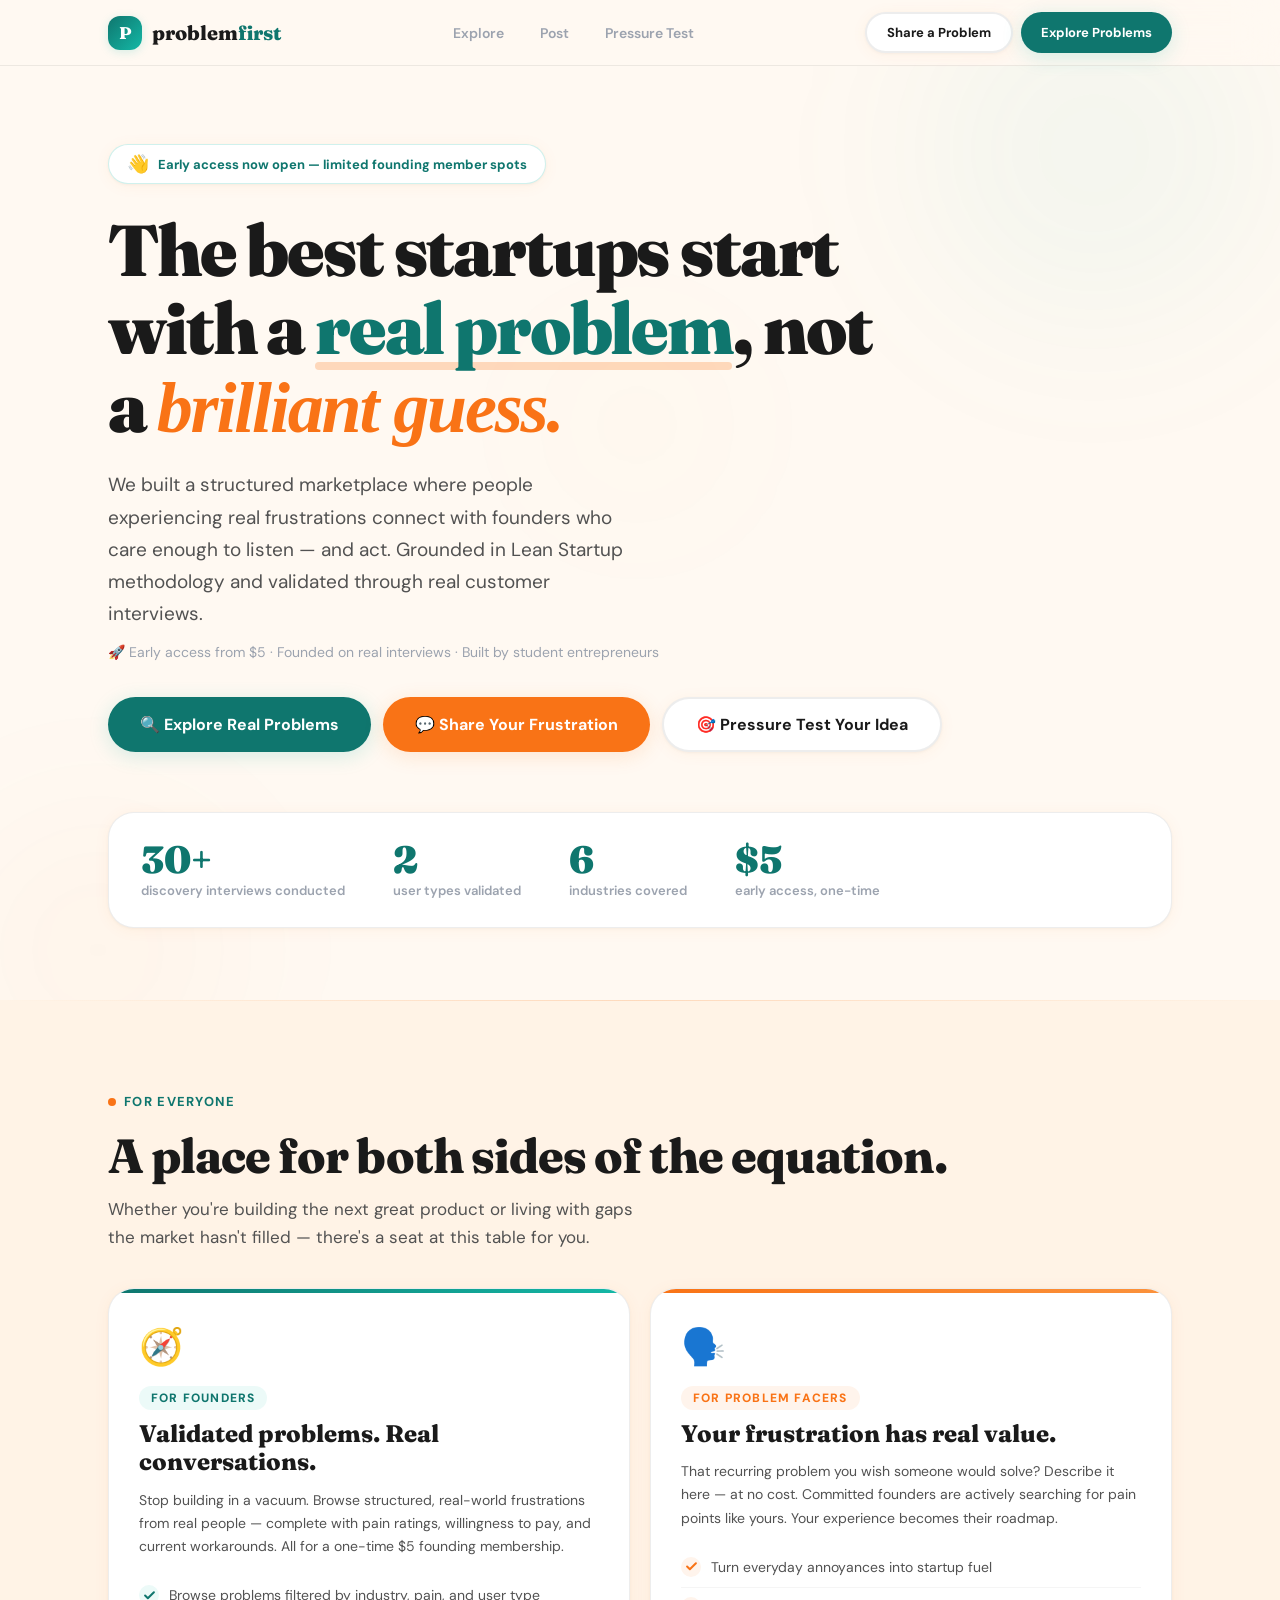
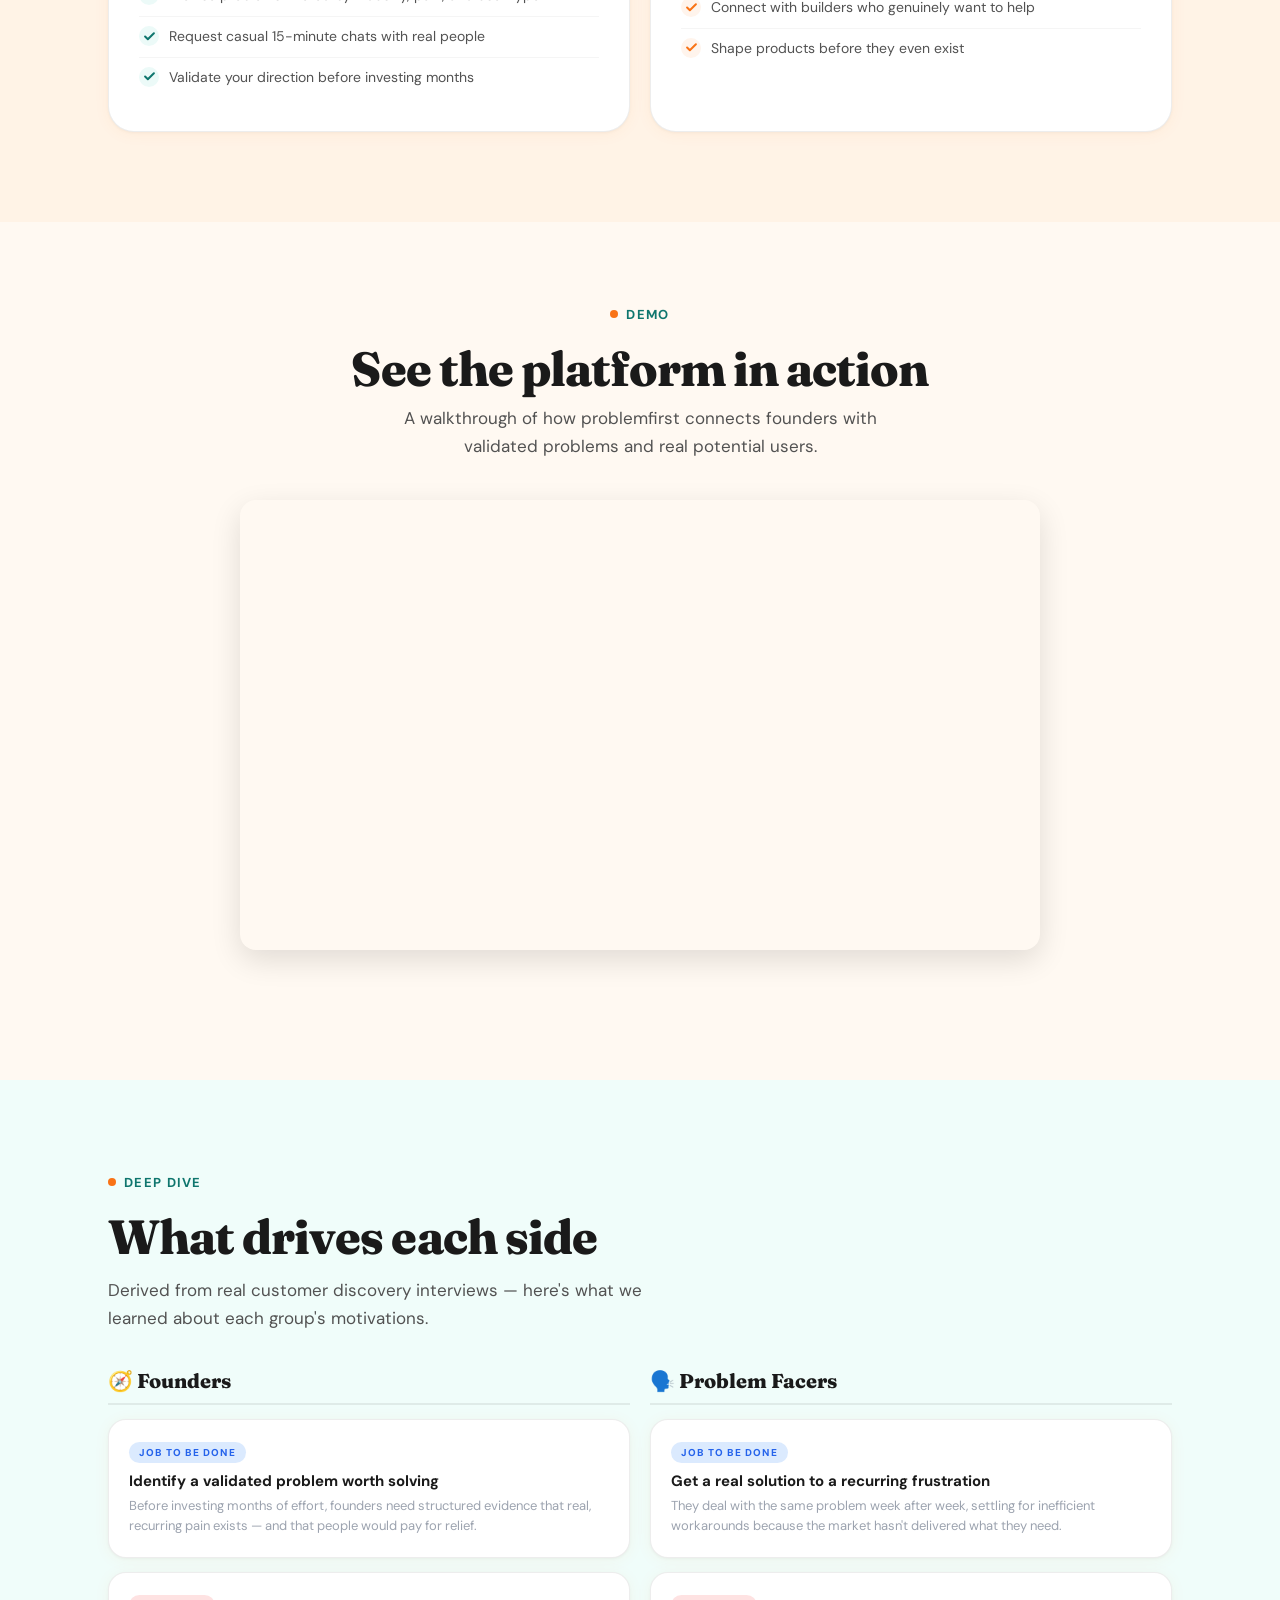
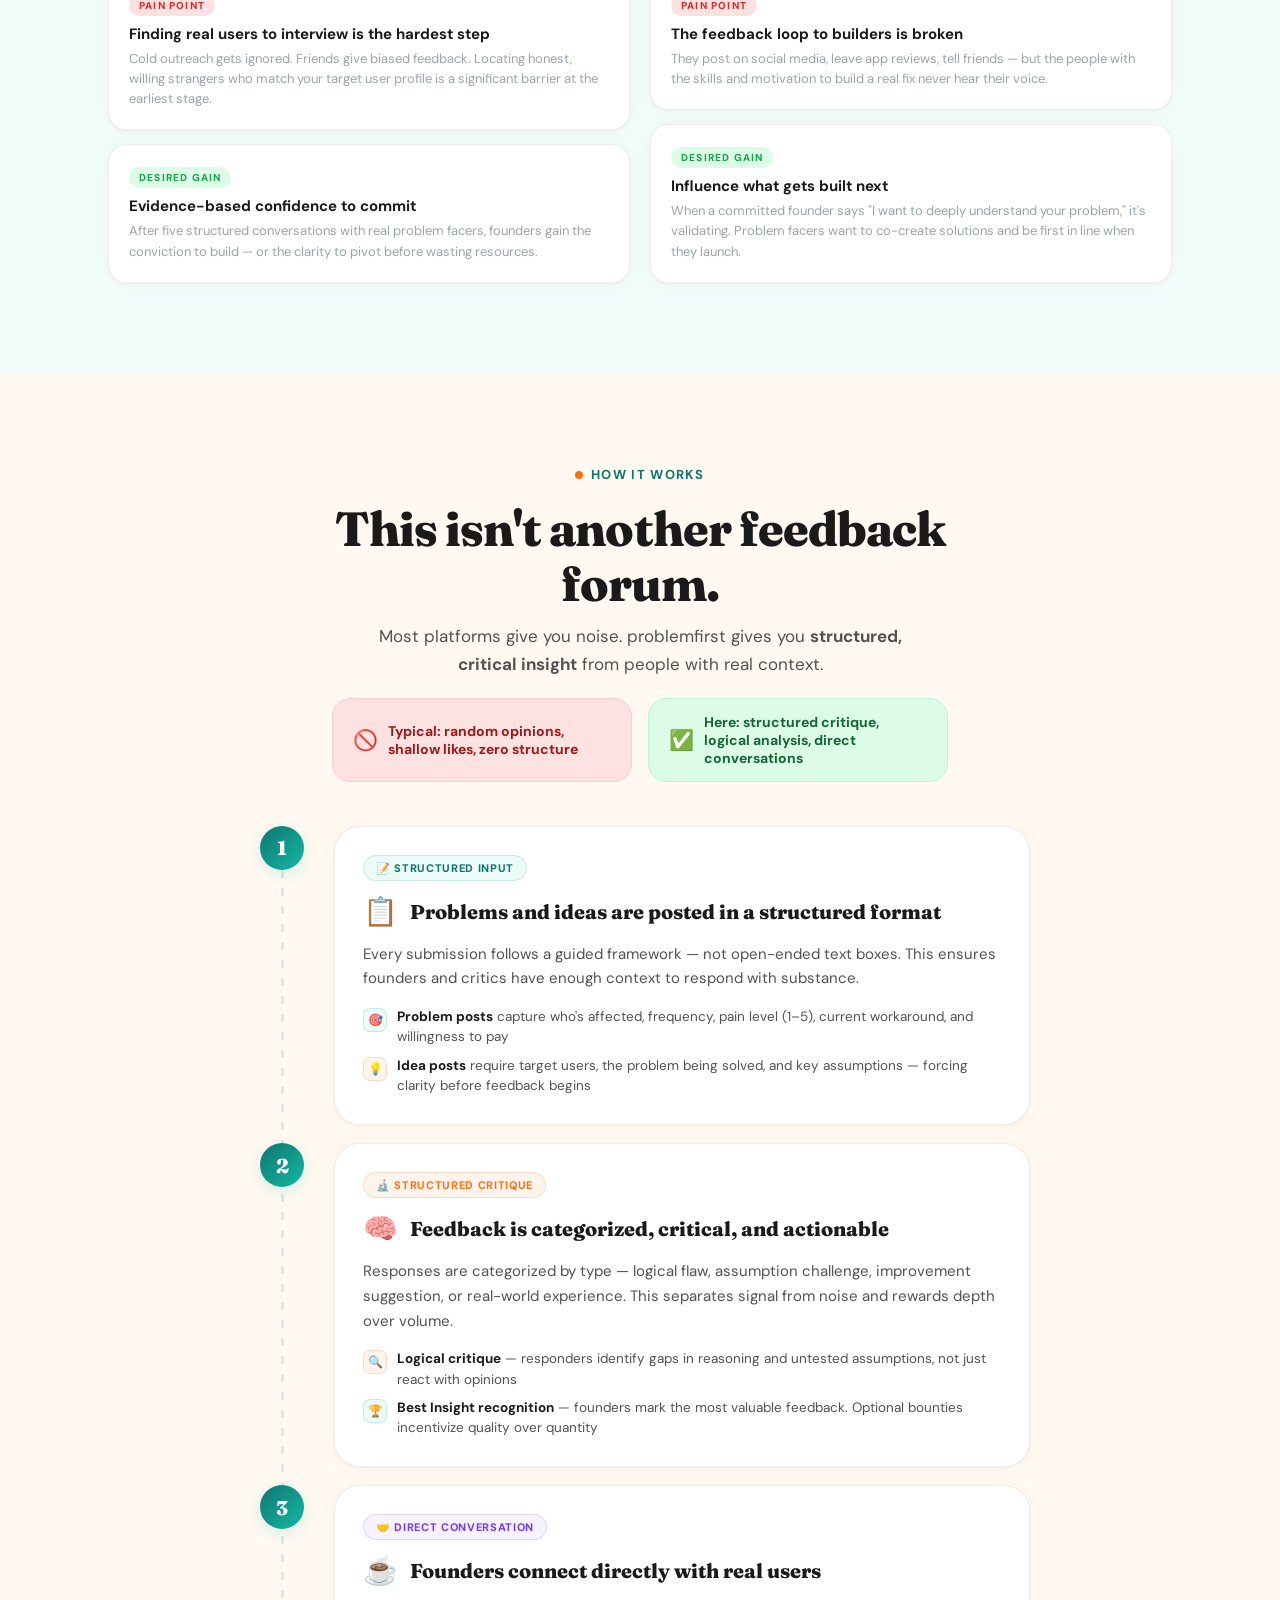
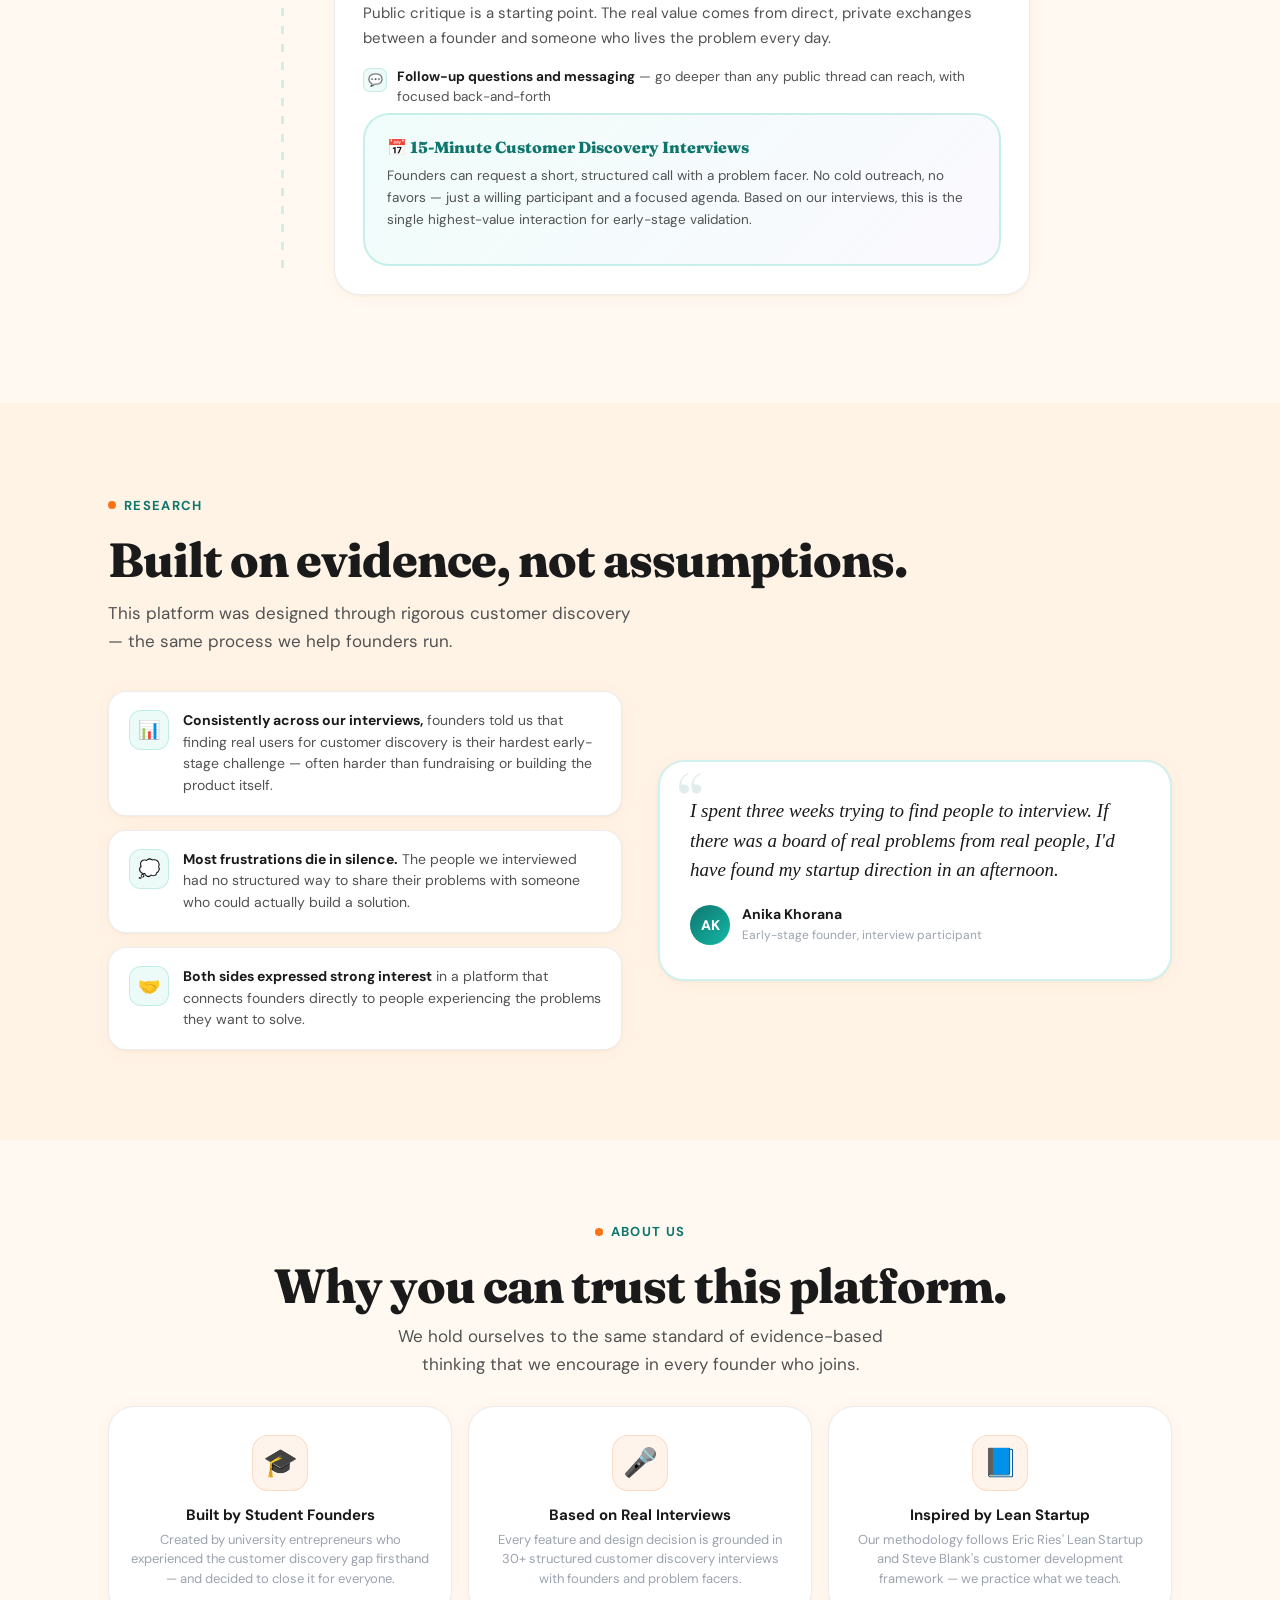
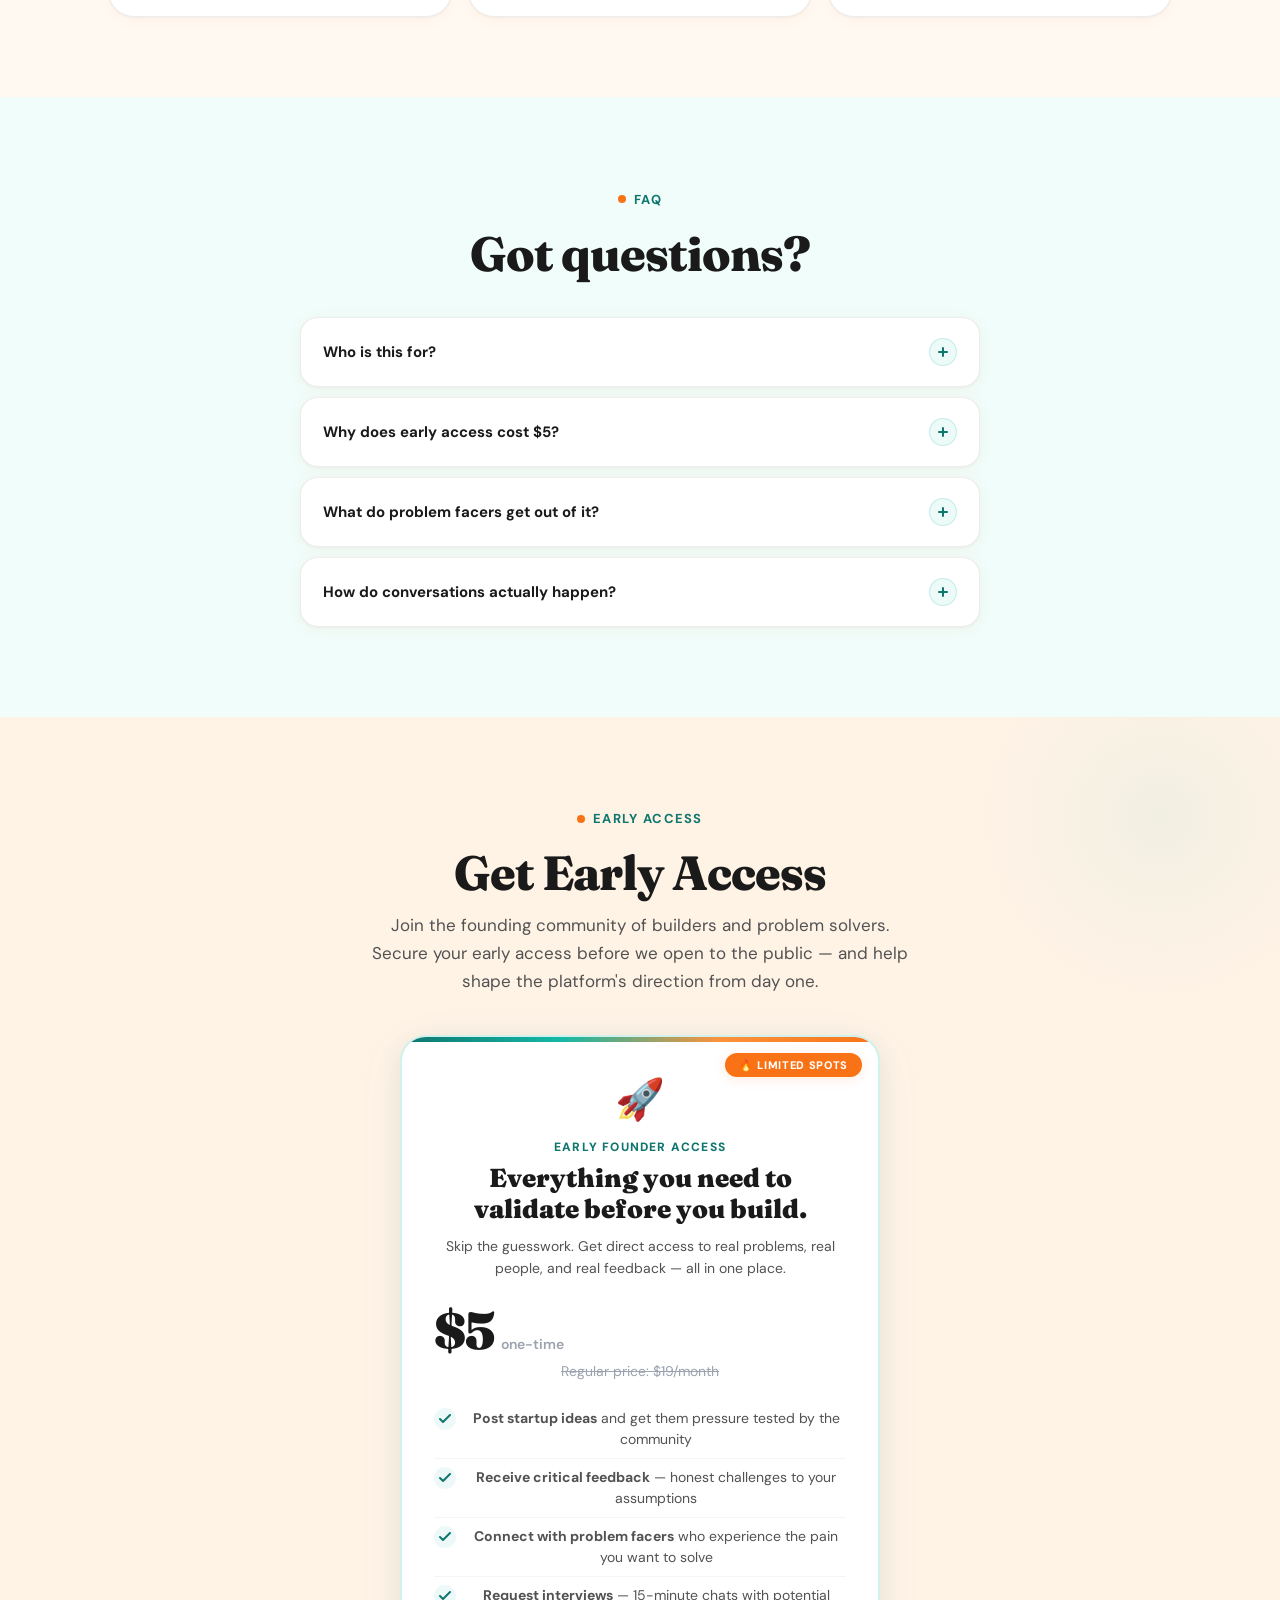
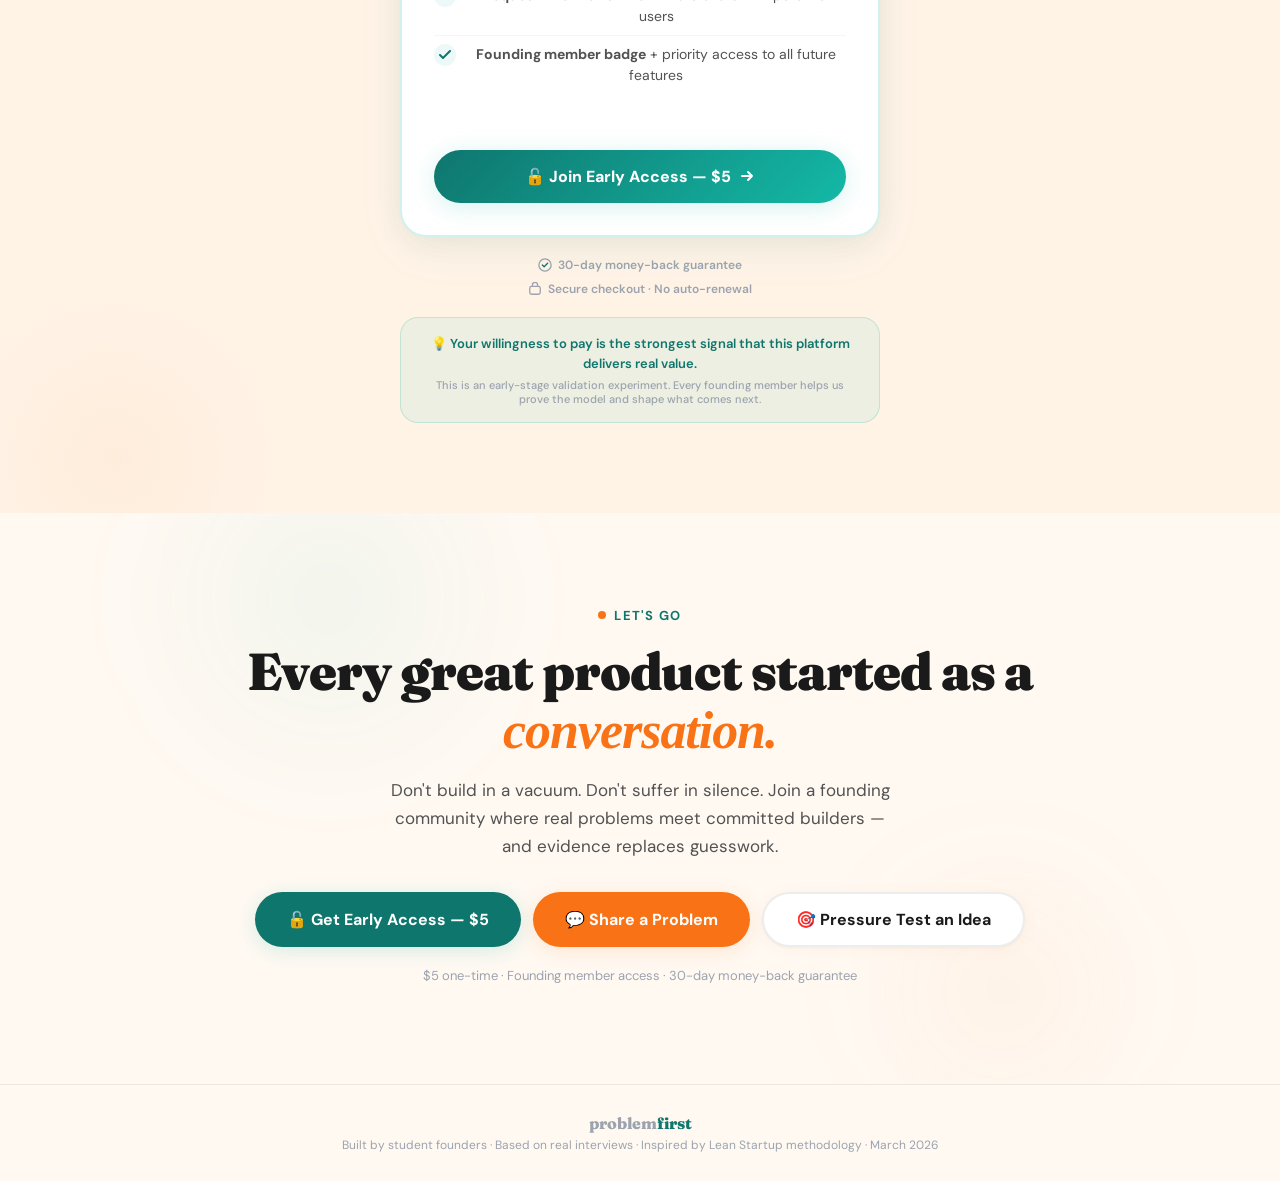
==== commit 929bee5d: "Add demo video section to index.html" ====
--- a/index.html
+++ b/index.html
@@ -119,16 +119,29 @@
     </div>
   </section>
 
-  <section class="vid-section">
-    <div class="container" style="text-align:center">
-      <div class="reveal"><span class="section-label" style="justify-content:center"><span class="dot"></span> Demo</span><h2 class="section-heading" style="margin:0 auto 8px">See the platform in action</h2><p class="section-sub" style="margin:0 auto">A walkthrough of how problemfirst connects founders with validated problems and real potential users.</p></div>
-      <div class="vid-box reveal reveal-d1">
-        <div class="vid-play"><svg width="24" height="24" viewBox="0 0 24 24" fill="none"><path d="M8 5v14l11-7L8 5z" fill="#fff"/></svg></div>
-        <span class="vid-label">Product Demo Coming Soon</span>
-        <span class="vid-hint">Subscribe to get notified when we launch the full walkthrough.</span>
-      </div>
-    </div>
-  </section>
+<section class="vid-section">
+  <div class="container" style="text-align:center">
+    <div class="reveal">
+      <span class="section-label" style="justify-content:center"><span class="dot"></span> Demo</span>
+      <h2 class="section-heading" style="margin:0 auto 8px">See the platform in action</h2>
+      <p class="section-sub" style="margin:0 auto">A walkthrough of how problemfirst connects founders with validated problems and real potential users.</p>
+    </div>
+
+    <div class="reveal reveal-d1" style="max-width: 800px; margin: 40px auto;">
+      <div style="position: relative; padding-bottom: 56.25%; height: 0; overflow: hidden; border-radius: 16px; box-shadow: 0 10px 30px rgba(0,0,0,0.12);">
+        <iframe
+          src="https://www.youtube.com/embed/ZTcDgNFyFik?start=2"
+          title="problemfirst demo video"
+          frameborder="0"
+          allow="accelerometer; autoplay; clipboard-write; encrypted-media; gyroscope; picture-in-picture; web-share"
+          referrerpolicy="strict-origin-when-cross-origin"
+          allowfullscreen
+          style="position: absolute; top: 0; left: 0; width: 100%; height: 100%;">
+        </iframe>
+      </div>
+    </div>
+  </div>
+</section>
 
   <section class="jpb-section">
     <div class="container">
